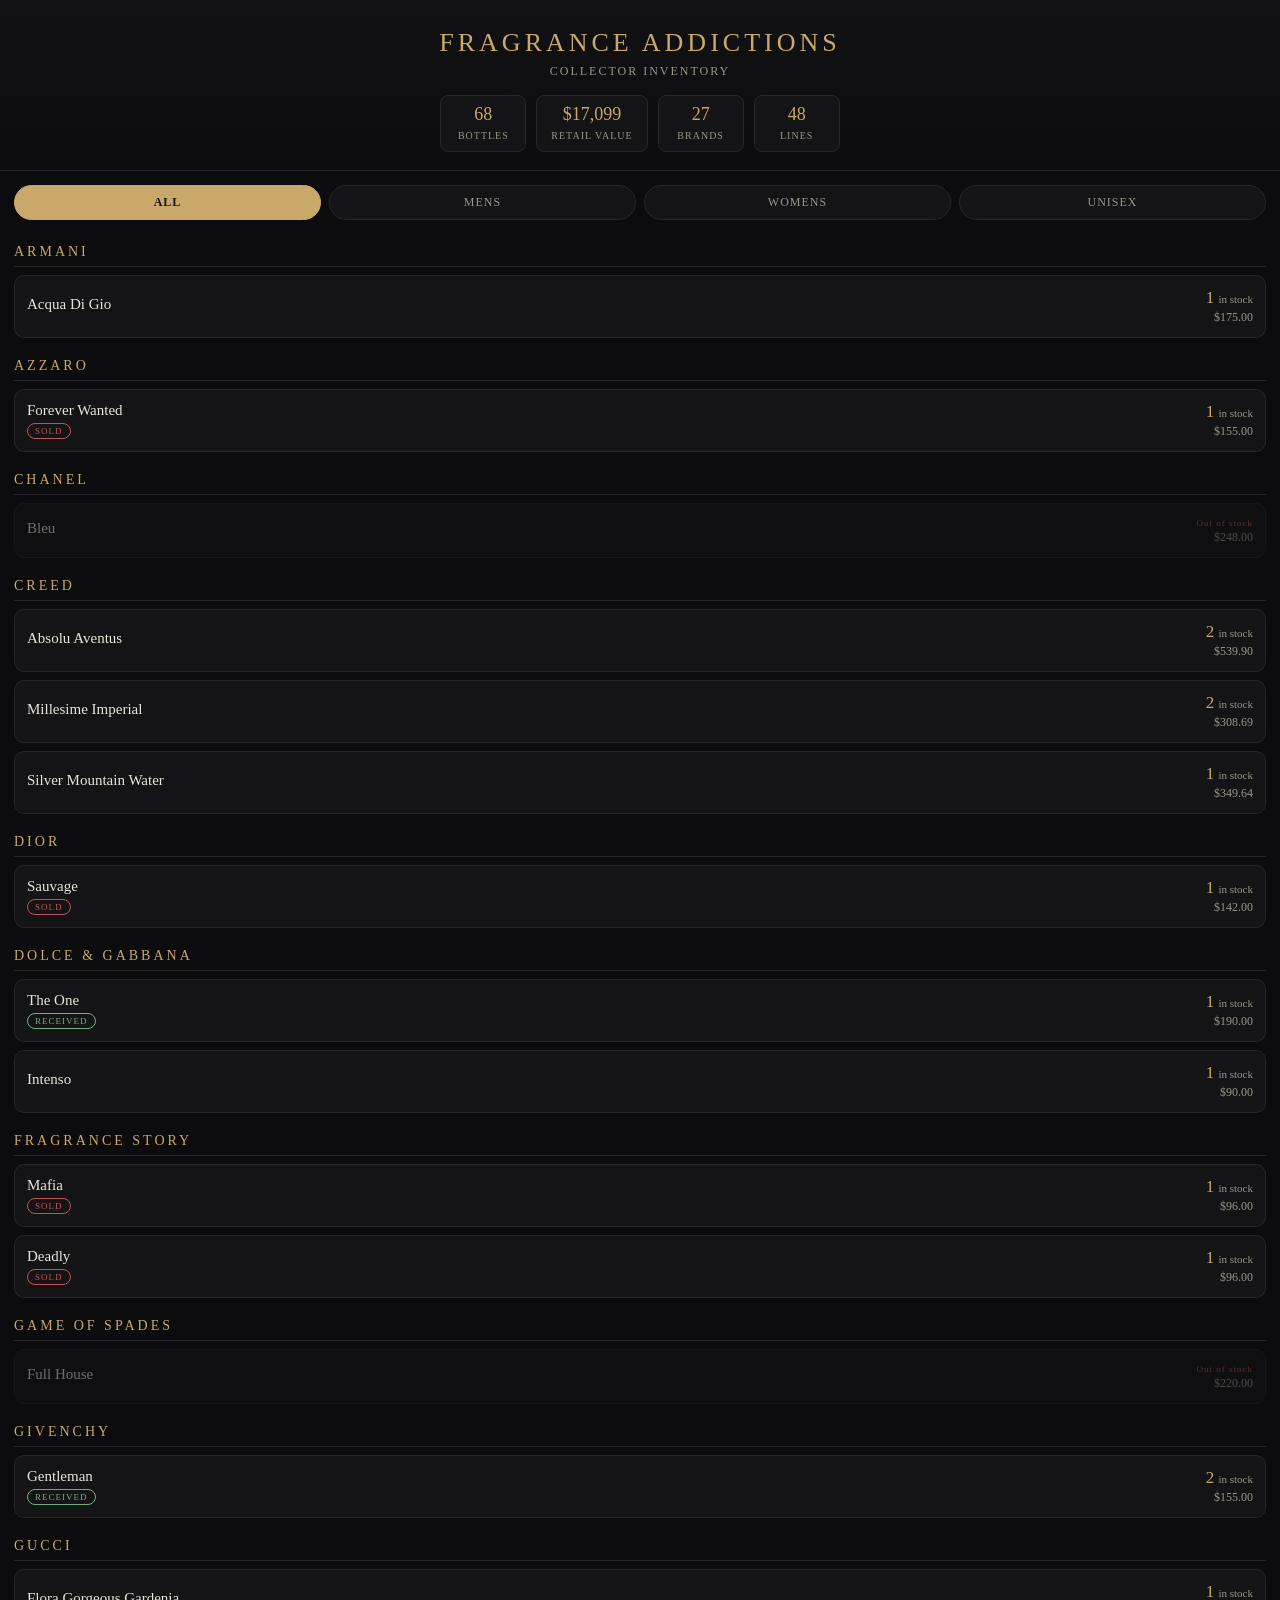
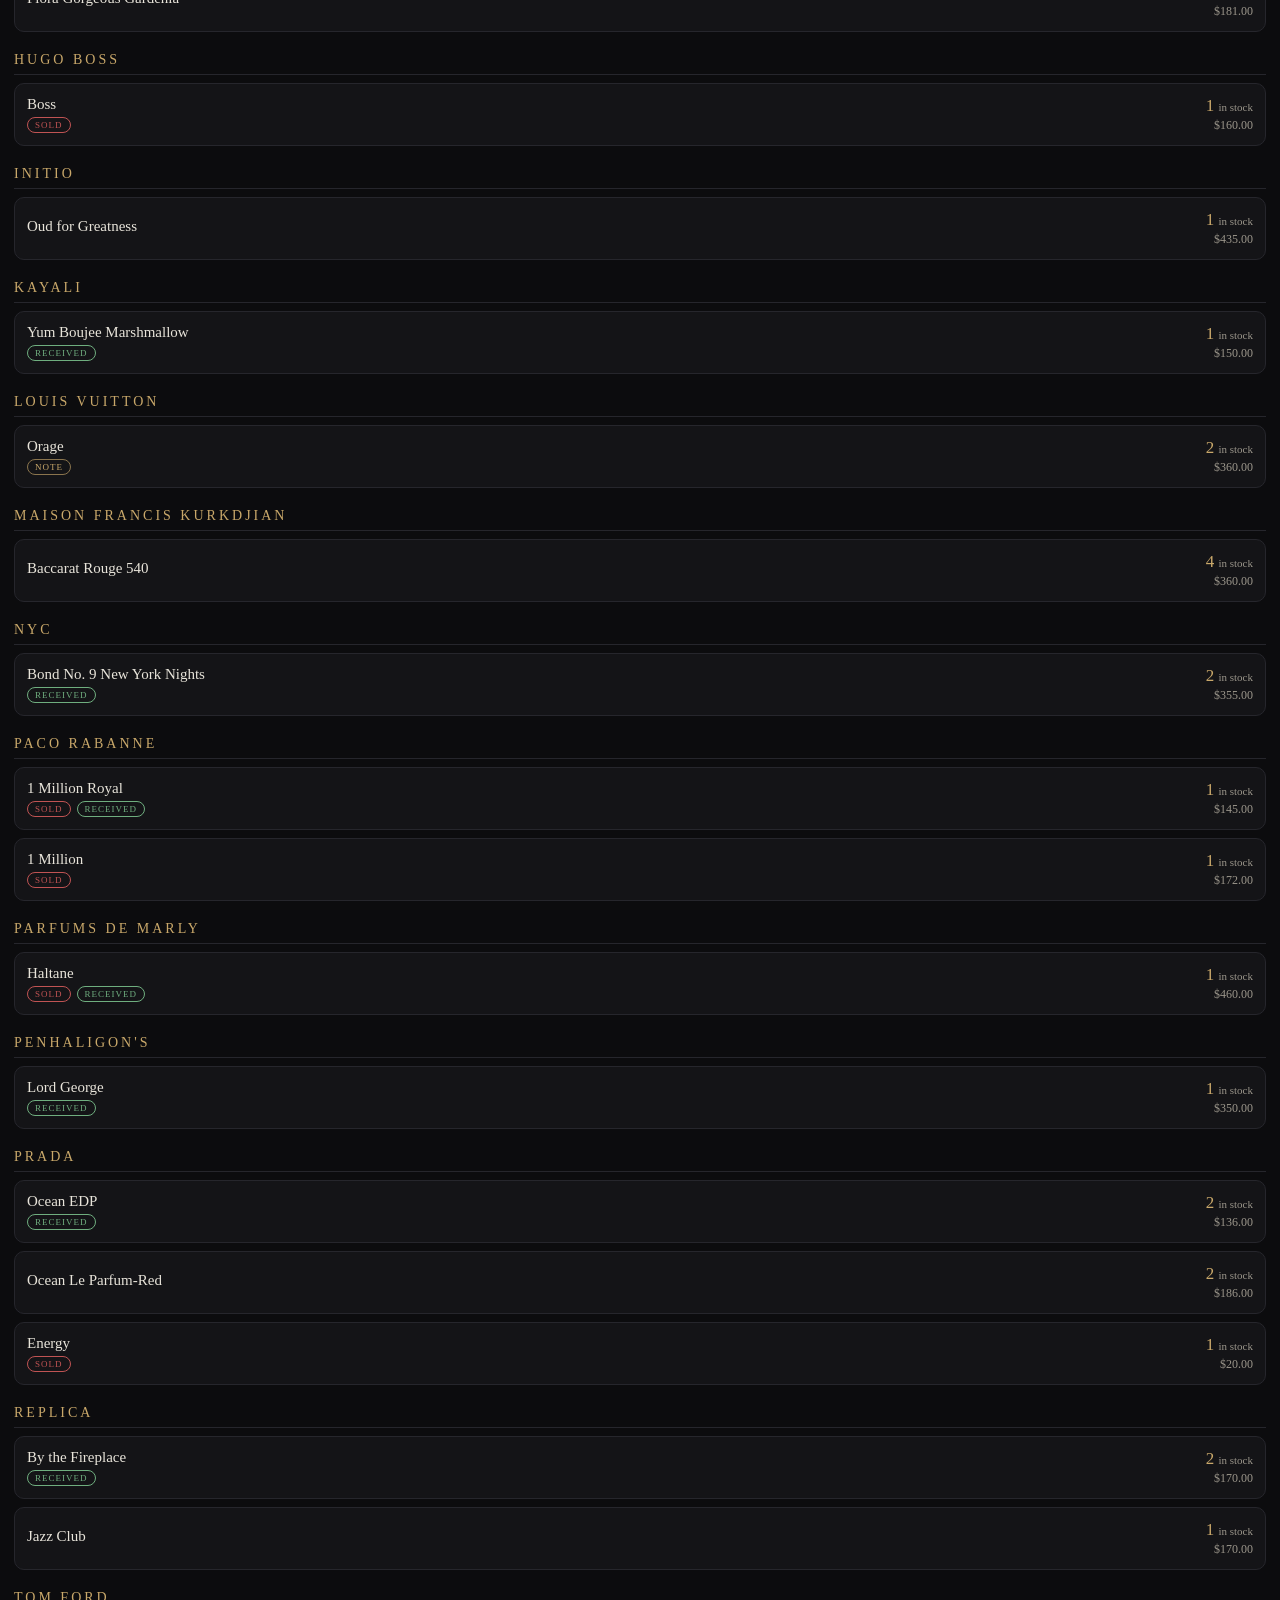
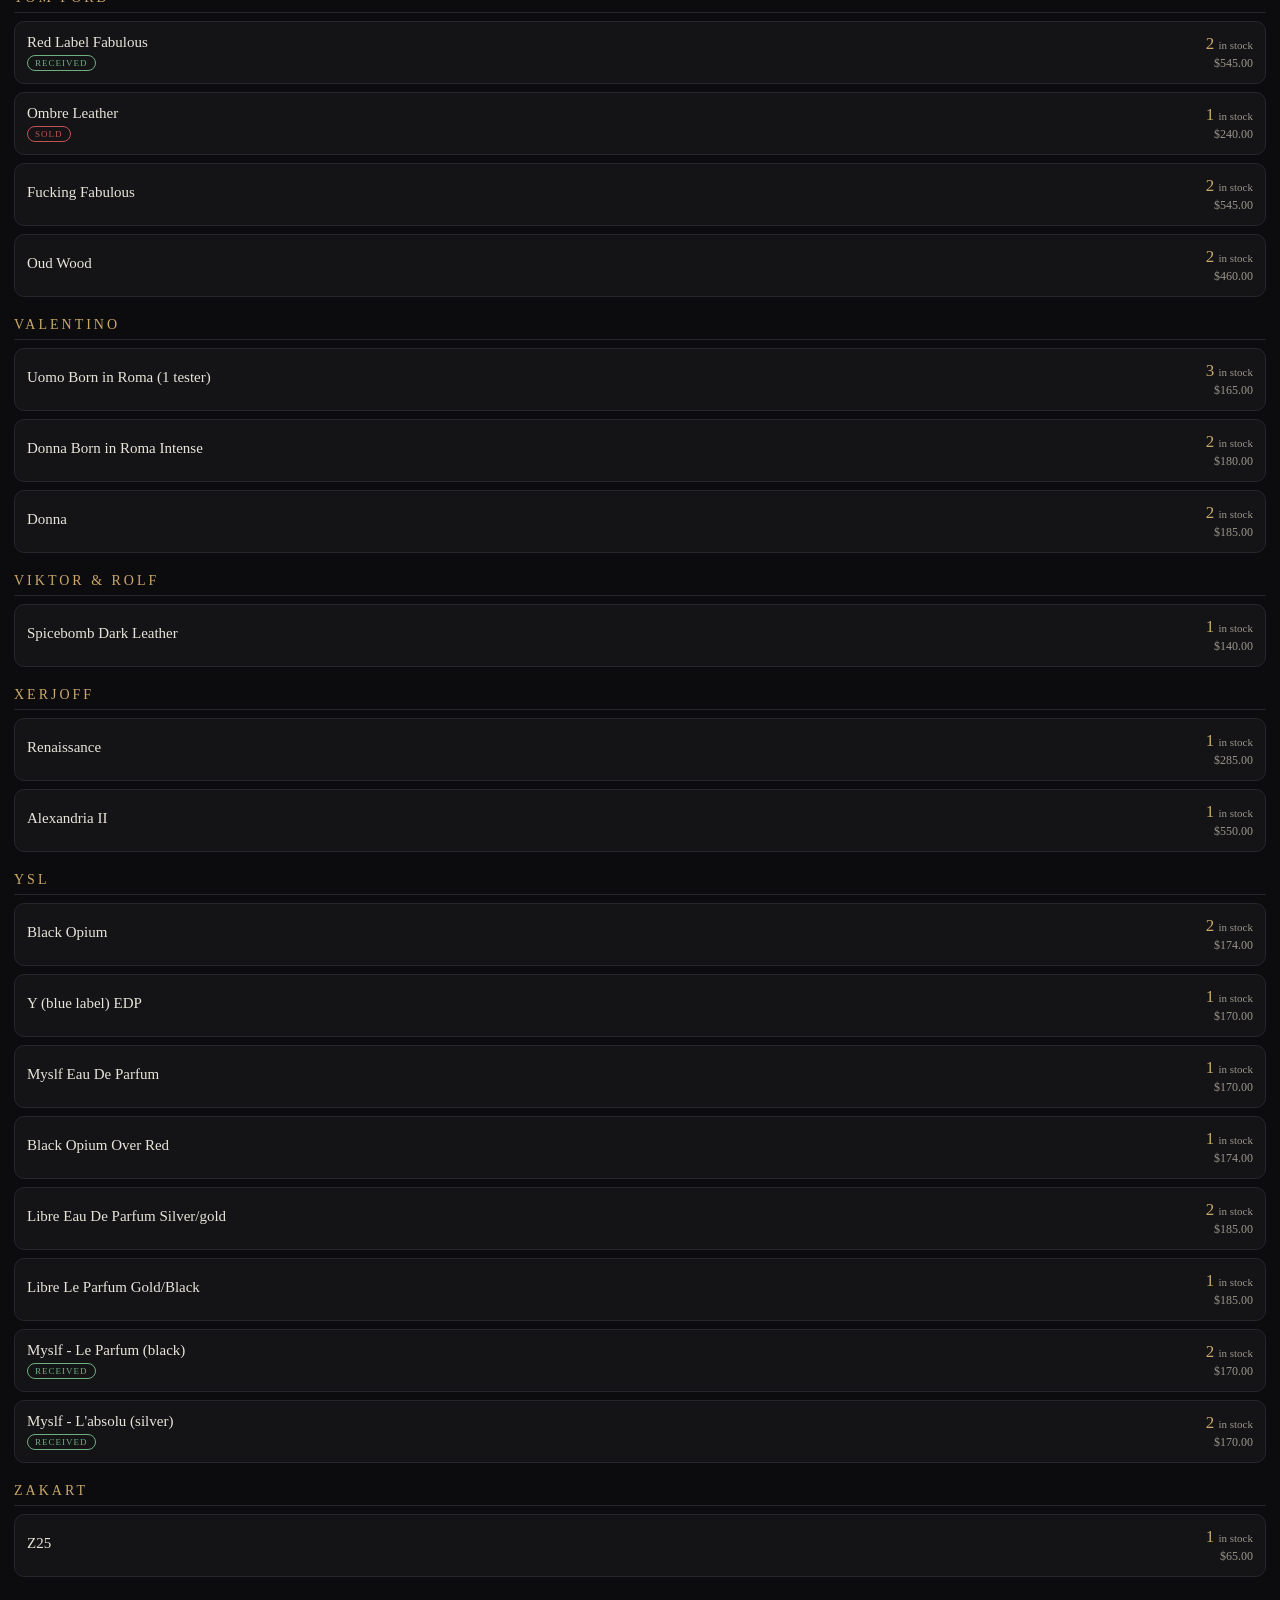
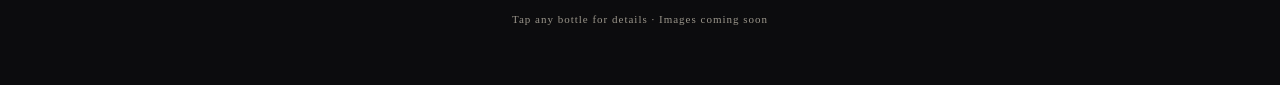
==== index.html @ 8b7e79ad "Add files via upload" ====
<!DOCTYPE html>
<html lang="en">
<head>
<meta charset="UTF-8">
<meta name="viewport" content="width=device-width, initial-scale=1.0">
<title>FRAGRANCE ADDICTIONS - Inventory</title>
<style>
  :root{
    --bg:#0c0c0e; --panel:#141417; --panel2:#1b1b1f;
    --line:#26262c; --gold:#c9a86a; --gold-dim:#8a744d;
    --text:#e8e4da; --muted:#9a958a; --red:#c05353; --green:#6fae7f;
  }
  *{margin:0;padding:0;box-sizing:border-box;-webkit-tap-highlight-color:transparent}
  body{background:var(--bg);color:var(--text);font-family:Georgia,'Times New Roman',serif;padding-bottom:60px}
  header{padding:28px 18px 18px;text-align:center;border-bottom:1px solid var(--line);
    background:linear-gradient(180deg,#121216,#0c0c0e)}
  h1{font-size:26px;letter-spacing:4px;color:var(--gold);font-weight:normal}
  .sub{color:var(--muted);font-size:12px;letter-spacing:2px;margin-top:6px;text-transform:uppercase}
  .stats{display:flex;justify-content:center;gap:10px;margin-top:16px;flex-wrap:wrap}
  .stat{background:var(--panel);border:1px solid var(--line);border-radius:8px;padding:8px 14px;text-align:center;min-width:86px}
  .stat b{display:block;font-size:18px;color:var(--gold);font-weight:normal}
  .stat span{font-size:10px;color:var(--muted);letter-spacing:1px;text-transform:uppercase}
  .filters{display:flex;gap:8px;padding:14px 14px 4px;overflow-x:auto;position:sticky;top:0;background:var(--bg);z-index:5}
  .chip{flex:1;min-width:72px;background:var(--panel);border:1px solid var(--line);color:var(--muted);
    padding:9px 4px;border-radius:20px;font-size:12px;letter-spacing:1px;text-transform:uppercase;
    font-family:inherit;cursor:pointer;text-align:center;white-space:nowrap}
  .chip.active{background:var(--gold);color:#141414;border-color:var(--gold);font-weight:bold}
  .brand{margin:20px 14px 0}
  .brand h2{font-size:14px;letter-spacing:3px;color:var(--gold);text-transform:uppercase;
    border-bottom:1px solid var(--line);padding-bottom:6px;font-weight:normal}
  .item{display:flex;align-items:center;justify-content:space-between;gap:8px;background:var(--panel);
    border:1px solid var(--line);border-radius:10px;padding:12px;margin-top:8px;cursor:pointer}
  .item:active{background:var(--panel2)}
  .item .left{flex:1;min-width:0}
  .item .name{font-size:15px}
  .item .tags{margin-top:4px;display:flex;gap:6px;flex-wrap:wrap}
  .tag{font-size:9px;letter-spacing:1px;text-transform:uppercase;padding:2px 7px;border-radius:10px;border:1px solid}
  .tag.sold{color:var(--red);border-color:var(--red)}
  .tag.recv{color:var(--green);border-color:var(--green)}
  .tag.note{color:var(--gold);border-color:var(--gold-dim)}
  .item .right{text-align:right;flex-shrink:0}
  .qty{font-size:17px;color:var(--gold)}
  .qty small{font-size:11px;color:var(--muted)}
  .msrp{font-size:12px;color:var(--muted);margin-top:2px}
  .item.oos{opacity:.45}
  .oos-banner{font-size:9px;color:var(--red);letter-spacing:1px;margin-top:2px}
  .footer{text-align:center;color:var(--muted);font-size:11px;margin-top:36px;letter-spacing:1px}
  /* modal */
  .overlay{display:none;position:fixed;inset:0;background:rgba(0,0,0,.78);z-index:50;align-items:center;justify-content:center;padding:20px}
  .overlay.open{display:flex}
  .card{background:var(--panel2);border:1px solid var(--gold-dim);border-radius:14px;max-width:360px;width:100%;
    max-height:90vh;overflow-y:auto;padding:18px;position:relative}
  .close{position:absolute;top:10px;right:12px;background:none;border:none;color:var(--muted);font-size:26px;cursor:pointer;line-height:1}
  .imgbox{height:180px;border:1px dashed var(--gold-dim);border-radius:10px;display:flex;align-items:center;
    justify-content:center;color:var(--muted);font-size:11px;letter-spacing:2px;text-transform:uppercase;margin-bottom:14px}
  .mbrand{font-size:11px;letter-spacing:3px;color:var(--gold);text-transform:uppercase}
  .mname{font-size:21px;margin:4px 0 12px}
  .row{display:flex;justify-content:space-between;padding:9px 0;border-bottom:1px solid var(--line);font-size:14px}
  .row span:first-child{color:var(--muted)}
</style>
</head>
<body>

<header>
  <h1>FRAGRANCE ADDICTIONS</h1>
  <div class="sub">Collector Inventory</div>
  <div class="stats">
    <div class="stat"><b>68</b><span>Bottles</span></div>
    <div class="stat"><b>$17,099</b><span>Retail Value</span></div>
    <div class="stat"><b>27</b><span>Brands</span></div>
    <div class="stat"><b>48</b><span>Lines</span></div>
  </div>
</header>

<div class="filters">
  <button class="chip active" data-f="All">All</button>
  <button class="chip" data-f="Mens">Mens</button>
  <button class="chip" data-f="Womens">Womens</button>
  <button class="chip" data-f="Unisex">Unisex</button>
</div>

<div id="list"></div>

<div class="footer">Tap any bottle for details &middot; Images coming soon</div>

<div class="overlay" id="overlay">
  <div class="card">
    <button class="close" onclick="closeModal()">&times;</button>
    <div class="imgbox" id="mImg">Image coming soon</div>
    <div class="mbrand" id="mBrand"></div>
    <div class="mname" id="mName"></div>
    <div class="row"><span>Gender</span><span id="mGender"></span></div>
    <div class="row"><span>In Stock</span><span id="mQty"></span></div>
    <div class="row"><span>MSRP</span><span id="mMsrp"></span></div>
    <div class="row" id="rRecv" style="display:none"><span>Received</span><span id="mRecv"></span></div>
    <div class="row" id="rSold" style="display:none"><span>Sold</span><span id="mSold"></span></div>
    <div class="row" id="rNote" style="display:none"><span>Note</span><span id="mNote"></span></div>
  </div>
</div>

<script>
var INV = [
["Armani","Acqua Di Gio",1,"Mens",175.00,"", "", ""],
["Azzaro","Forever Wanted",1,"Mens",155.00,"","1 (11/8/2026)",""],
["Chanel","Bleu",0,"Mens",248.00,"","",""],
["Creed","Absolu Aventus",2,"Mens",539.90,"","",""],
["Creed","Millesime Imperial",2,"Unisex",308.69,"","",""],
["Creed","Silver Mountain Water",1,"Mens",349.64,"","",""],
["Dior","Sauvage",1,"Mens",142.00,"","1 (11/8/2026)",""],
["Dolce & Gabbana","The One",1,"Mens",190.00,"11/4/2026","",""],
["Dolce & Gabbana","Intenso",1,"Mens",90.00,"","",""],
["Fragrance Story","Mafia",1,"Womens",96.00,"","1 (11/8/2026)",""],
["Fragrance Story","Deadly",1,"Mens",96.00,"","1 (11/8/2026)",""],
["Game of Spades","Full House",0,"Unisex",220.00,"","",""],
["Givenchy","Gentleman",2,"Mens",155.00,"11/4/2026","",""],
["Gucci","Flora Gorgeous Gardenia",1,"Womens",181.00,"","",""],
["Hugo Boss","Boss",1,"Mens",160.00,"","1 (11/8/2026)",""],
["Initio","Oud for Greatness",1,"Unisex",435.00,"","",""],
["Kayali","Yum Boujee Marshmallow",1,"Womens",150.00,"11/4/2026","",""],
["Louis Vuitton","Orage",2,"Mens",360.00,"","","1 - personal inventory"],
["Maison Francis Kurkdjian","Baccarat Rouge 540",4,"Womens",360.00,"","",""],
["NYC","Bond No. 9 New York Nights",2,"Unisex",355.00,"11/5/2026","",""],
["Paco Rabanne","1 Million Royal",1,"Mens",145.00,"11/4/2026","1 (11/8/2026)",""],
["Paco Rabanne","1 Million",1,"Mens",172.00,"","1 (11/8/2026)",""],
["Parfums de Marly","Haltane",1,"Mens",460.00,"11/4/2026","1 (11/8/2026)",""],
["Penhaligon's","Lord George",1,"Mens",350.00,"11/4/2026","",""],
["Prada","Ocean EDP",2,"Mens",136.00,"11/4/2026","",""],
["Prada","Ocean Le Parfum-Red",2,"Mens",186.00,"","",""],
["Prada","Energy",1,"Mens",20.00,"","1 (11/8/2026)",""],
["Replica","By the Fireplace",2,"Unisex",170.00,"11/4/2026","",""],
["Replica","Jazz Club",1,"Unisex",170.00,"","",""],
["Tom Ford","Red Label Fabulous",2,"Unisex",545.00,"11/4/2026","",""],
["Tom Ford","Ombre Leather",1,"Unisex",240.00,"","1 (11/8/2026)",""],
["Tom Ford","Fucking Fabulous",2,"Unisex",545.00,"","",""],
["Tom Ford","Oud Wood",2,"Mens",460.00,"","",""],
["Valentino","Uomo Born in Roma (1 tester)",3,"Womens",165.00,"","",""],
["Valentino","Donna Born in Roma Intense",2,"Womens",180.00,"","",""],
["Valentino","Donna",2,"Womens",185.00,"","",""],
["Viktor & Rolf","Spicebomb Dark Leather",1,"Mens",140.00,"","",""],
["Xerjoff","Renaissance",1,"Unisex",285.00,"","",""],
["Xerjoff","Alexandria II",1,"Unisex",550.00,"","",""],
["YSL","Black Opium",2,"Womens",174.00,"","",""],
["YSL","Y (blue label) EDP",1,"Mens",170.00,"","",""],
["YSL","Myslf Eau De Parfum",1,"Mens",170.00,"","",""],
["YSL","Black Opium Over Red",1,"Womens",174.00,"","",""],
["YSL","Libre Eau De Parfum Silver/gold",2,"Womens",185.00,"","",""],
["YSL","Libre Le Parfum Gold/Black",1,"Womens",185.00,"","",""],
["YSL","Myslf - Le Parfum (black)",2,"Mens",170.00,"11/4/2026","",""],
["YSL","Myslf - L'absolu (silver)",2,"Mens",170.00,"11/4/2026","",""],
["Zakart","Z25",1,"Unisex",65.00,"","",""]
];

function esc(s){return s.replace(/&/g,"&amp;").replace(/</g,"&lt;").replace(/>/g,"&gt;")}

var filter = "All";
var brands = [];
INV.forEach(function(r){ if(brands.indexOf(r[0])<0) brands.push(r[0]) });
brands.sort();

function render(){
  var html = "";
  brands.forEach(function(b){
    var rows = INV.map(function(r,i){return {r:r,i:i}}).filter(function(o){return o.r[0]===b && (filter==="All"||o.r[3]===filter)});
    if(!rows.length) return;
    html += '<div class="brand"><h2>'+esc(b)+'</h2>';
    rows.forEach(function(o){
      var r=o.r;
      html += '<div class="item'+(r[2]===0?' oos':'')+'" onclick="openModal('+o.i+')">'
        + '<div class="left"><div class="name">'+esc(r[1])+'</div><div class="tags">'
        + (r[6]?'<span class="tag sold">Sold</span>':'')
        + (r[5]?'<span class="tag recv">Received</span>':'')
        + (r[7]?'<span class="tag note">Note</span>':'')
        + '</div></div>'
        + '<div class="right">'
        + (r[2]===0?'<div class="oos-banner">Out of stock</div>':'<div class="qty">'+r[2]+' <small>in stock</small></div>')
        + '<div class="msrp">$'+r[4].toFixed(2)+'</div></div></div>';
    });
    html += '</div>';
  });
  document.getElementById('list').innerHTML = html;
}

document.querySelectorAll('.chip').forEach(function(c){
  c.addEventListener('click',function(){
    document.querySelectorAll('.chip').forEach(function(x){x.classList.remove('active')});
    c.classList.add('active');
    filter = c.dataset.f;
    render();
  });
});

function openModal(i){
  var r = INV[i];
  document.getElementById('mBrand').textContent = r[0];
  document.getElementById('mName').textContent = r[1];
  document.getElementById('mGender').textContent = r[3];
  document.getElementById('mQty').textContent = r[2]===0 ? 'Out of stock' : r[2];
  document.getElementById('mMsrp').textContent = '$'+r[4].toFixed(2);
  document.getElementById('rRecv').style.display = r[5]?'flex':'none';
  document.getElementById('mRecv').textContent = r[5];
  document.getElementById('rSold').style.display = r[6]?'flex':'none';
  document.getElementById('mSold').textContent = r[6];
  document.getElementById('rNote').style.display = r[7]?'flex':'none';
  document.getElementById('mNote').textContent = r[7];
  document.getElementById('overlay').classList.add('open');
}
function closeModal(){ document.getElementById('overlay').classList.remove('open') }
document.getElementById('overlay').addEventListener('click',function(e){ if(e.target===this) closeModal() });

render();
</script>

</body>
</html>
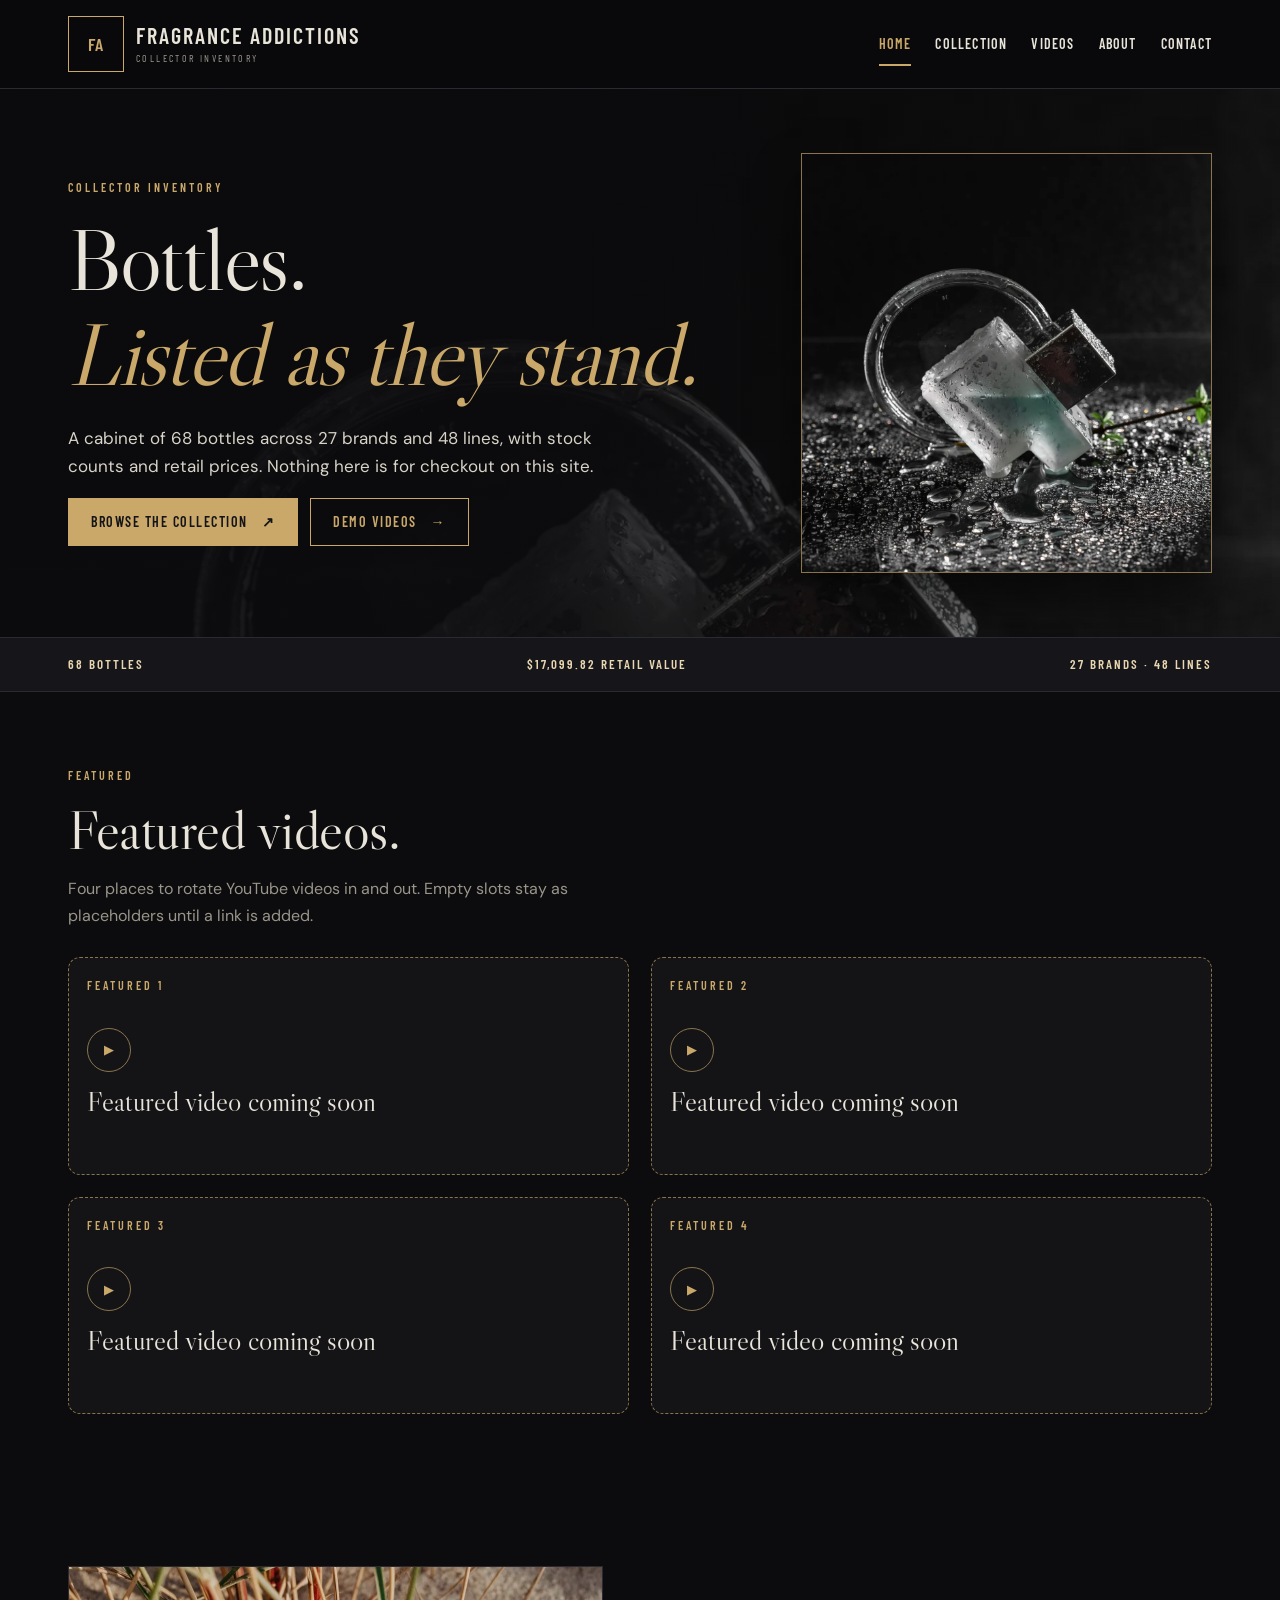
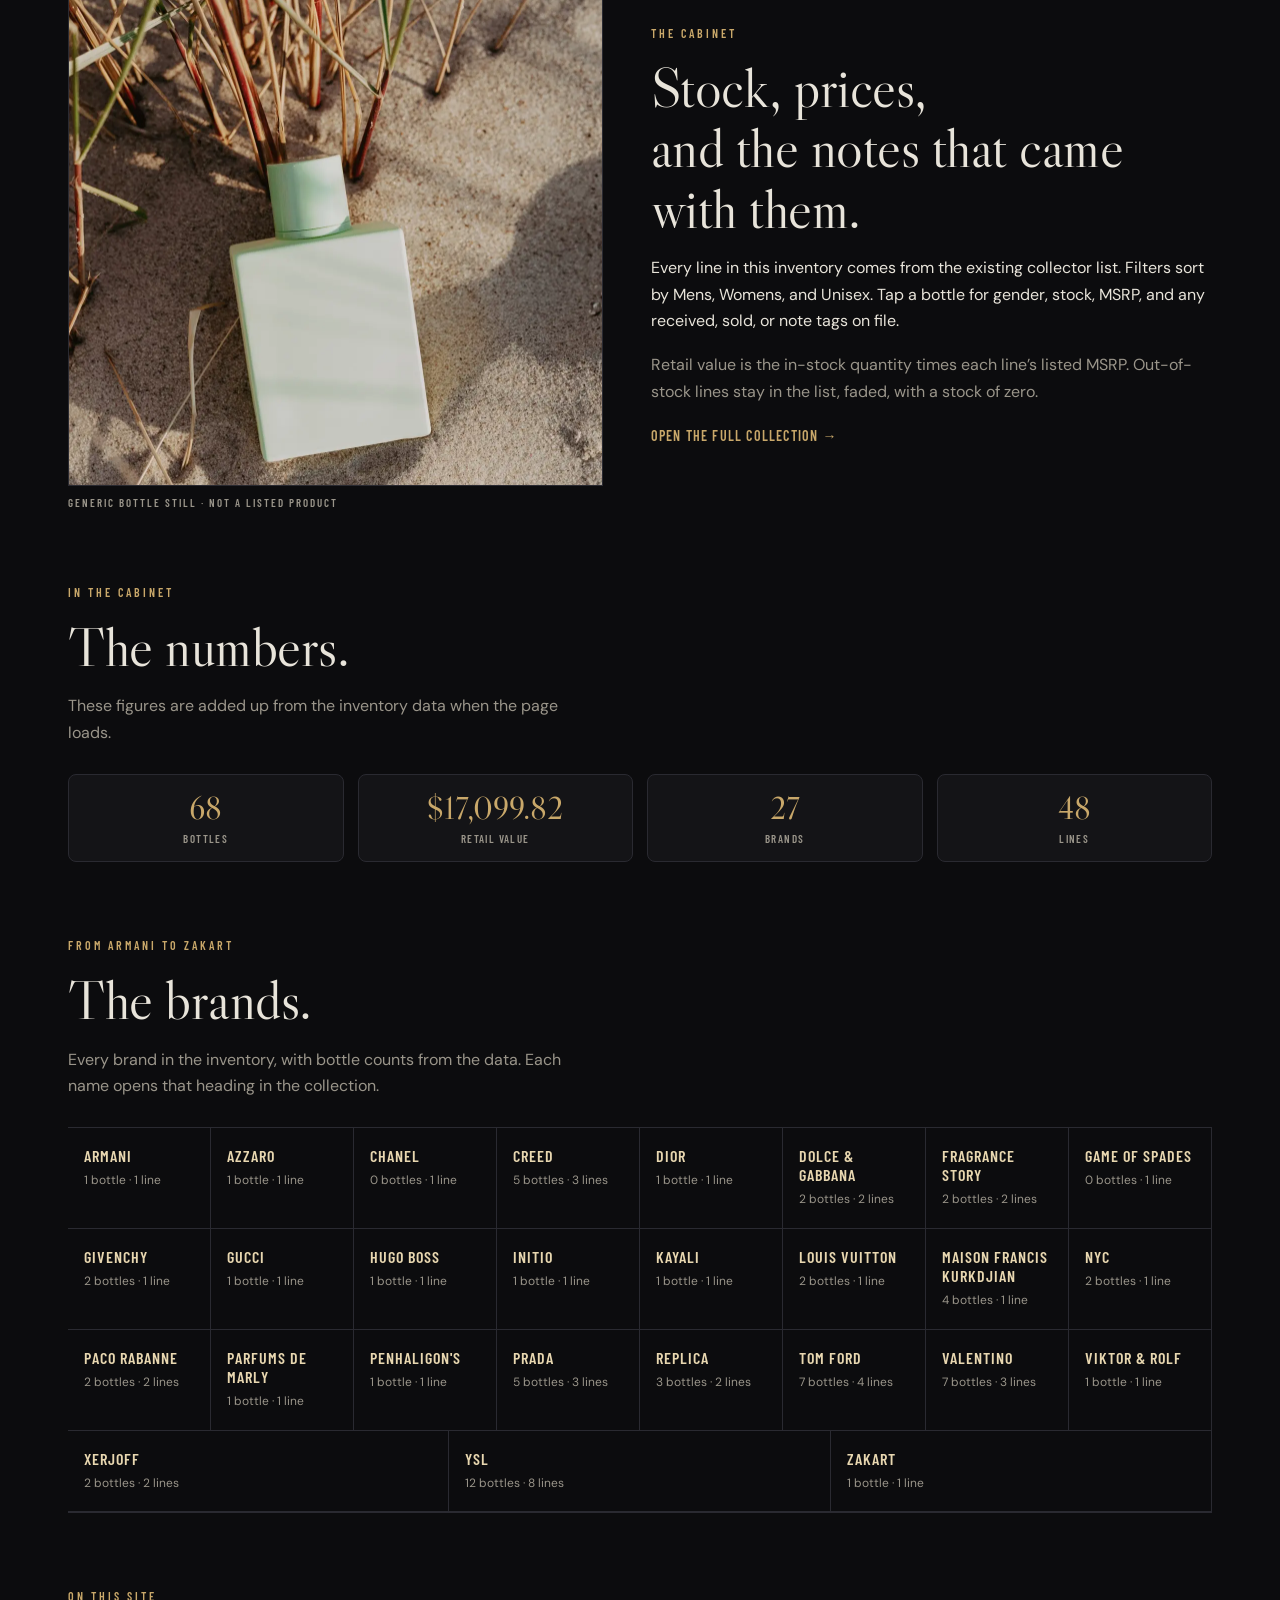
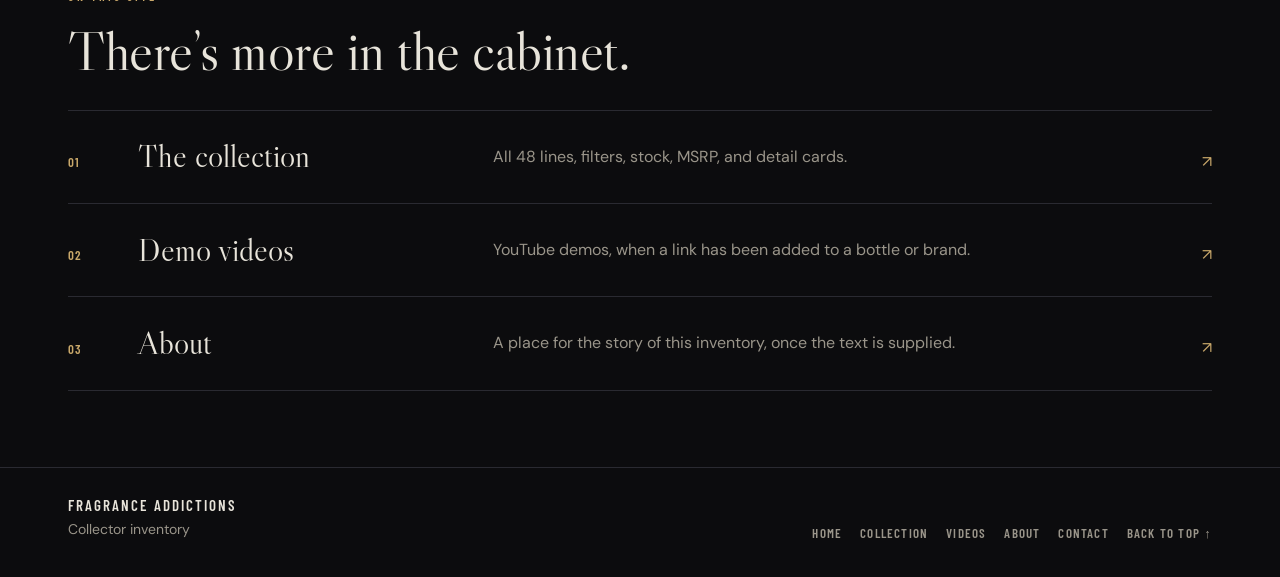
==== commit 81ecefb5: "Fragrance Addictions website: home, collection, videos, about, contact" ====
--- a/index.html
+++ b/index.html
@@ -1,214 +1,167 @@
 <!DOCTYPE html>
-<html lang="en">
+<html lang="en" id="top">
 <head>
-<meta charset="UTF-8">
-<meta name="viewport" content="width=device-width, initial-scale=1.0">
-<title>FRAGRANCE ADDICTIONS - Inventory</title>
-<style>
-  :root{
-    --bg:#0c0c0e; --panel:#141417; --panel2:#1b1b1f;
-    --line:#26262c; --gold:#c9a86a; --gold-dim:#8a744d;
-    --text:#e8e4da; --muted:#9a958a; --red:#c05353; --green:#6fae7f;
-  }
-  *{margin:0;padding:0;box-sizing:border-box;-webkit-tap-highlight-color:transparent}
-  body{background:var(--bg);color:var(--text);font-family:Georgia,'Times New Roman',serif;padding-bottom:60px}
-  header{padding:28px 18px 18px;text-align:center;border-bottom:1px solid var(--line);
-    background:linear-gradient(180deg,#121216,#0c0c0e)}
-  h1{font-size:26px;letter-spacing:4px;color:var(--gold);font-weight:normal}
-  .sub{color:var(--muted);font-size:12px;letter-spacing:2px;margin-top:6px;text-transform:uppercase}
-  .stats{display:flex;justify-content:center;gap:10px;margin-top:16px;flex-wrap:wrap}
-  .stat{background:var(--panel);border:1px solid var(--line);border-radius:8px;padding:8px 14px;text-align:center;min-width:86px}
-  .stat b{display:block;font-size:18px;color:var(--gold);font-weight:normal}
-  .stat span{font-size:10px;color:var(--muted);letter-spacing:1px;text-transform:uppercase}
-  .filters{display:flex;gap:8px;padding:14px 14px 4px;overflow-x:auto;position:sticky;top:0;background:var(--bg);z-index:5}
-  .chip{flex:1;min-width:72px;background:var(--panel);border:1px solid var(--line);color:var(--muted);
-    padding:9px 4px;border-radius:20px;font-size:12px;letter-spacing:1px;text-transform:uppercase;
-    font-family:inherit;cursor:pointer;text-align:center;white-space:nowrap}
-  .chip.active{background:var(--gold);color:#141414;border-color:var(--gold);font-weight:bold}
-  .brand{margin:20px 14px 0}
-  .brand h2{font-size:14px;letter-spacing:3px;color:var(--gold);text-transform:uppercase;
-    border-bottom:1px solid var(--line);padding-bottom:6px;font-weight:normal}
-  .item{display:flex;align-items:center;justify-content:space-between;gap:8px;background:var(--panel);
-    border:1px solid var(--line);border-radius:10px;padding:12px;margin-top:8px;cursor:pointer}
-  .item:active{background:var(--panel2)}
-  .item .left{flex:1;min-width:0}
-  .item .name{font-size:15px}
-  .item .tags{margin-top:4px;display:flex;gap:6px;flex-wrap:wrap}
-  .tag{font-size:9px;letter-spacing:1px;text-transform:uppercase;padding:2px 7px;border-radius:10px;border:1px solid}
-  .tag.sold{color:var(--red);border-color:var(--red)}
-  .tag.recv{color:var(--green);border-color:var(--green)}
-  .tag.note{color:var(--gold);border-color:var(--gold-dim)}
-  .item .right{text-align:right;flex-shrink:0}
-  .qty{font-size:17px;color:var(--gold)}
-  .qty small{font-size:11px;color:var(--muted)}
-  .msrp{font-size:12px;color:var(--muted);margin-top:2px}
-  .item.oos{opacity:.45}
-  .oos-banner{font-size:9px;color:var(--red);letter-spacing:1px;margin-top:2px}
-  .footer{text-align:center;color:var(--muted);font-size:11px;margin-top:36px;letter-spacing:1px}
-  /* modal */
-  .overlay{display:none;position:fixed;inset:0;background:rgba(0,0,0,.78);z-index:50;align-items:center;justify-content:center;padding:20px}
-  .overlay.open{display:flex}
-  .card{background:var(--panel2);border:1px solid var(--gold-dim);border-radius:14px;max-width:360px;width:100%;
-    max-height:90vh;overflow-y:auto;padding:18px;position:relative}
-  .close{position:absolute;top:10px;right:12px;background:none;border:none;color:var(--muted);font-size:26px;cursor:pointer;line-height:1}
-  .imgbox{height:180px;border:1px dashed var(--gold-dim);border-radius:10px;display:flex;align-items:center;
-    justify-content:center;color:var(--muted);font-size:11px;letter-spacing:2px;text-transform:uppercase;margin-bottom:14px}
-  .mbrand{font-size:11px;letter-spacing:3px;color:var(--gold);text-transform:uppercase}
-  .mname{font-size:21px;margin:4px 0 12px}
-  .row{display:flex;justify-content:space-between;padding:9px 0;border-bottom:1px solid var(--line);font-size:14px}
-  .row span:first-child{color:var(--muted)}
-</style>
+  <meta charset="utf-8">
+  <meta name="viewport" content="width=device-width, initial-scale=1">
+  <title>Fragrance Addictions | Collector Inventory</title>
+  <meta name="description" content="A collector inventory of 68 bottles across 27 brands, listed with stock counts and retail prices.">
+  <link rel="stylesheet" href="css/site.css">
+  <script src="js/inventory.js" defer></script>
+  <script src="js/site.js" defer></script>
 </head>
-<body>
+<body data-page="index">
+  <a class="skip" href="#main">Skip to content</a>
+  <header class="site-header">
+    <div class="wrap header-inner">
+      <a class="brand" href="index.html">
+        <span class="brand-mark" aria-hidden="true">FA</span>
+        <span>
+          <b>FRAGRANCE ADDICTIONS</b>
+          <small>COLLECTOR INVENTORY</small>
+        </span>
+      </a>
+      <button class="menu-toggle" aria-controls="main-nav" aria-expanded="false">MENU ☰</button>
+      <nav class="nav" id="main-nav" aria-label="Main navigation">
+        <a href="index.html" aria-current="page">Home</a>
+        <a href="collection.html">Collection</a>
+        <a href="videos.html">Videos</a>
+        <a href="about.html">About</a>
+        <a href="contact.html">Contact</a>
+      </nav>
+    </div>
+  </header>
+  <main id="main">
+    <section class="hero">
+      <div class="wrap">
+        <div>
+          <p class="eyebrow">Collector inventory</p>
+          <h1>Bottles.<br><em>Listed as they stand.</em></h1>
+          <p class="hero-copy">A cabinet of <span data-stat="bottles">68</span> bottles across <span data-stat="brands">27</span> brands and <span data-stat="lines">48</span> lines, with stock counts and retail prices. Nothing here is for checkout on this site.</p>
+          <div class="actions">
+            <a class="button" href="collection.html">Browse the collection <span>↗</span></a>
+            <a class="button outline" href="videos.html">Demo videos <span>→</span></a>
+          </div>
+        </div>
+        <img class="hero-still" src="images/hero-bottle-dark.webp" alt="A clear square perfume bottle with water droplets on a dark surface" width="1200" height="1800">
+      </div>
+    </section>
 
-<header>
-  <h1>FRAGRANCE ADDICTIONS</h1>
-  <div class="sub">Collector Inventory</div>
-  <div class="stats">
-    <div class="stat"><b>68</b><span>Bottles</span></div>
-    <div class="stat"><b>$17,099</b><span>Retail Value</span></div>
-    <div class="stat"><b>27</b><span>Brands</span></div>
-    <div class="stat"><b>48</b><span>Lines</span></div>
-  </div>
-</header>
+    <div class="trail-strip">
+      <div class="wrap">
+        <span><span data-stat="bottles">68</span> bottles</span>
+        <span><span data-stat="retail">$17,099.82</span> retail value</span>
+        <span><span data-stat="brands">27</span> brands · <span data-stat="lines">48</span> lines</span>
+      </div>
+    </div>
 
-<div class="filters">
-  <button class="chip active" data-f="All">All</button>
-  <button class="chip" data-f="Mens">Mens</button>
-  <button class="chip" data-f="Womens">Womens</button>
-  <button class="chip" data-f="Unisex">Unisex</button>
-</div>
 
-<div id="list"></div>
+    <section class="section featured-section" id="featured">
+      <div class="wrap">
+        <div class="editorial-heading">
+          <div>
+            <p class="eyebrow">Featured</p>
+            <h2>Featured videos.</h2>
+          </div>
+          <p>Four places to rotate YouTube videos in and out. Empty slots stay as placeholders until a link is added.</p>
+        </div>
+        <div class="featured-grid" id="featured-videos"></div>
+      </div>
+    </section>
 
-<div class="footer">Tap any bottle for details &middot; Images coming soon</div>
+    <section class="section">
+      <div class="wrap intro-grid">
+        <div class="photo-frame">
+          <img src="images/bottle-sand-grass.webp" alt="An unbranded mint-green perfume bottle lying in sand beside beach grass" width="1066" height="1600">
+          <div class="photo-caption">Generic bottle still · not a listed product</div>
+        </div>
+        <div>
+          <p class="eyebrow">The cabinet</p>
+          <h2>Stock, prices,<br>and the notes that came with them.</h2>
+          <p>Every line in this inventory comes from the existing collector list. Filters sort by Mens, Womens, and Unisex. Tap a bottle for gender, stock, MSRP, and any received, sold, or note tags on file.</p>
+          <p class="muted">Retail value is the in-stock quantity times each line’s listed MSRP. Out-of-stock lines stay in the list, faded, with a stock of zero.</p>
+          <a class="text-link" href="collection.html">Open the full collection →</a>
+        </div>
+      </div>
+    </section>
 
-<div class="overlay" id="overlay">
-  <div class="card">
-    <button class="close" onclick="closeModal()">&times;</button>
-    <div class="imgbox" id="mImg">Image coming soon</div>
-    <div class="mbrand" id="mBrand"></div>
-    <div class="mname" id="mName"></div>
-    <div class="row"><span>Gender</span><span id="mGender"></span></div>
-    <div class="row"><span>In Stock</span><span id="mQty"></span></div>
-    <div class="row"><span>MSRP</span><span id="mMsrp"></span></div>
-    <div class="row" id="rRecv" style="display:none"><span>Received</span><span id="mRecv"></span></div>
-    <div class="row" id="rSold" style="display:none"><span>Sold</span><span id="mSold"></span></div>
-    <div class="row" id="rNote" style="display:none"><span>Note</span><span id="mNote"></span></div>
-  </div>
-</div>
+    <section class="section" style="padding-top:0">
+      <div class="wrap">
+        <div class="editorial-heading">
+          <div>
+            <p class="eyebrow">In the cabinet</p>
+            <h2>The numbers.</h2>
+          </div>
+          <p>These figures are added up from the inventory data when the page loads.</p>
+        </div>
+        <div class="stats">
+          <div class="stat"><b data-stat="bottles">68</b><span>Bottles</span></div>
+          <div class="stat"><b data-stat="retail">$17,099.82</b><span>Retail value</span></div>
+          <div class="stat"><b data-stat="brands">27</b><span>Brands</span></div>
+          <div class="stat"><b data-stat="lines">48</b><span>Lines</span></div>
+        </div>
+      </div>
+    </section>
 
-<script>
-var INV = [
-["Armani","Acqua Di Gio",1,"Mens",175.00,"", "", ""],
-["Azzaro","Forever Wanted",1,"Mens",155.00,"","1 (11/8/2026)",""],
-["Chanel","Bleu",0,"Mens",248.00,"","",""],
-["Creed","Absolu Aventus",2,"Mens",539.90,"","",""],
-["Creed","Millesime Imperial",2,"Unisex",308.69,"","",""],
-["Creed","Silver Mountain Water",1,"Mens",349.64,"","",""],
-["Dior","Sauvage",1,"Mens",142.00,"","1 (11/8/2026)",""],
-["Dolce & Gabbana","The One",1,"Mens",190.00,"11/4/2026","",""],
-["Dolce & Gabbana","Intenso",1,"Mens",90.00,"","",""],
-["Fragrance Story","Mafia",1,"Womens",96.00,"","1 (11/8/2026)",""],
-["Fragrance Story","Deadly",1,"Mens",96.00,"","1 (11/8/2026)",""],
-["Game of Spades","Full House",0,"Unisex",220.00,"","",""],
-["Givenchy","Gentleman",2,"Mens",155.00,"11/4/2026","",""],
-["Gucci","Flora Gorgeous Gardenia",1,"Womens",181.00,"","",""],
-["Hugo Boss","Boss",1,"Mens",160.00,"","1 (11/8/2026)",""],
-["Initio","Oud for Greatness",1,"Unisex",435.00,"","",""],
-["Kayali","Yum Boujee Marshmallow",1,"Womens",150.00,"11/4/2026","",""],
-["Louis Vuitton","Orage",2,"Mens",360.00,"","","1 - personal inventory"],
-["Maison Francis Kurkdjian","Baccarat Rouge 540",4,"Womens",360.00,"","",""],
-["NYC","Bond No. 9 New York Nights",2,"Unisex",355.00,"11/5/2026","",""],
-["Paco Rabanne","1 Million Royal",1,"Mens",145.00,"11/4/2026","1 (11/8/2026)",""],
-["Paco Rabanne","1 Million",1,"Mens",172.00,"","1 (11/8/2026)",""],
-["Parfums de Marly","Haltane",1,"Mens",460.00,"11/4/2026","1 (11/8/2026)",""],
-["Penhaligon's","Lord George",1,"Mens",350.00,"11/4/2026","",""],
-["Prada","Ocean EDP",2,"Mens",136.00,"11/4/2026","",""],
-["Prada","Ocean Le Parfum-Red",2,"Mens",186.00,"","",""],
-["Prada","Energy",1,"Mens",20.00,"","1 (11/8/2026)",""],
-["Replica","By the Fireplace",2,"Unisex",170.00,"11/4/2026","",""],
-["Replica","Jazz Club",1,"Unisex",170.00,"","",""],
-["Tom Ford","Red Label Fabulous",2,"Unisex",545.00,"11/4/2026","",""],
-["Tom Ford","Ombre Leather",1,"Unisex",240.00,"","1 (11/8/2026)",""],
-["Tom Ford","Fucking Fabulous",2,"Unisex",545.00,"","",""],
-["Tom Ford","Oud Wood",2,"Mens",460.00,"","",""],
-["Valentino","Uomo Born in Roma (1 tester)",3,"Womens",165.00,"","",""],
-["Valentino","Donna Born in Roma Intense",2,"Womens",180.00,"","",""],
-["Valentino","Donna",2,"Womens",185.00,"","",""],
-["Viktor & Rolf","Spicebomb Dark Leather",1,"Mens",140.00,"","",""],
-["Xerjoff","Renaissance",1,"Unisex",285.00,"","",""],
-["Xerjoff","Alexandria II",1,"Unisex",550.00,"","",""],
-["YSL","Black Opium",2,"Womens",174.00,"","",""],
-["YSL","Y (blue label) EDP",1,"Mens",170.00,"","",""],
-["YSL","Myslf Eau De Parfum",1,"Mens",170.00,"","",""],
-["YSL","Black Opium Over Red",1,"Womens",174.00,"","",""],
-["YSL","Libre Eau De Parfum Silver/gold",2,"Womens",185.00,"","",""],
-["YSL","Libre Le Parfum Gold/Black",1,"Womens",185.00,"","",""],
-["YSL","Myslf - Le Parfum (black)",2,"Mens",170.00,"11/4/2026","",""],
-["YSL","Myslf - L'absolu (silver)",2,"Mens",170.00,"11/4/2026","",""],
-["Zakart","Z25",1,"Unisex",65.00,"","",""]
-];
+    <section class="section" style="padding-top:0">
+      <div class="wrap">
+        <div class="editorial-heading">
+          <div>
+            <p class="eyebrow">From Armani to Zakart</p>
+            <h2>The brands.</h2>
+          </div>
+          <p>Every brand in the inventory, with bottle counts from the data. Each name opens that heading in the collection.</p>
+        </div>
+        <div class="brand-directory" id="brand-directory"></div>
+      </div>
+    </section>
 
-function esc(s){return s.replace(/&/g,"&amp;").replace(/</g,"&lt;").replace(/>/g,"&gt;")}
+    <section class="section" style="padding-top:0">
+      <div class="wrap">
+        <div class="editorial-heading">
+          <div>
+            <p class="eyebrow">On this site</p>
+            <h2>There’s more in the cabinet.</h2>
+          </div>
+        </div>
+        <div class="explore">
+          <a class="explore-row" href="collection.html">
+            <span class="n">01</span>
+            <h3>The collection</h3>
+            <p>All 48 lines, filters, stock, MSRP, and detail cards.</p>
+            <span class="arrow">↗</span>
+          </a>
+          <a class="explore-row" href="videos.html">
+            <span class="n">02</span>
+            <h3>Demo videos</h3>
+            <p>YouTube demos, when a link has been added to a bottle or brand.</p>
+            <span class="arrow">↗</span>
+          </a>
+          <a class="explore-row" href="about.html">
+            <span class="n">03</span>
+            <h3>About</h3>
+            <p>A place for the story of this inventory, once the text is supplied.</p>
+            <span class="arrow">↗</span>
+          </a>
+        </div>
+      </div>
+    </section>
 
-var filter = "All";
-var brands = [];
-INV.forEach(function(r){ if(brands.indexOf(r[0])<0) brands.push(r[0]) });
-brands.sort();
-
-function render(){
-  var html = "";
-  brands.forEach(function(b){
-    var rows = INV.map(function(r,i){return {r:r,i:i}}).filter(function(o){return o.r[0]===b && (filter==="All"||o.r[3]===filter)});
-    if(!rows.length) return;
-    html += '<div class="brand"><h2>'+esc(b)+'</h2>';
-    rows.forEach(function(o){
-      var r=o.r;
-      html += '<div class="item'+(r[2]===0?' oos':'')+'" onclick="openModal('+o.i+')">'
-        + '<div class="left"><div class="name">'+esc(r[1])+'</div><div class="tags">'
-        + (r[6]?'<span class="tag sold">Sold</span>':'')
-        + (r[5]?'<span class="tag recv">Received</span>':'')
-        + (r[7]?'<span class="tag note">Note</span>':'')
-        + '</div></div>'
-        + '<div class="right">'
-        + (r[2]===0?'<div class="oos-banner">Out of stock</div>':'<div class="qty">'+r[2]+' <small>in stock</small></div>')
-        + '<div class="msrp">$'+r[4].toFixed(2)+'</div></div></div>';
-    });
-    html += '</div>';
-  });
-  document.getElementById('list').innerHTML = html;
-}
-
-document.querySelectorAll('.chip').forEach(function(c){
-  c.addEventListener('click',function(){
-    document.querySelectorAll('.chip').forEach(function(x){x.classList.remove('active')});
-    c.classList.add('active');
-    filter = c.dataset.f;
-    render();
-  });
-});
-
-function openModal(i){
-  var r = INV[i];
-  document.getElementById('mBrand').textContent = r[0];
-  document.getElementById('mName').textContent = r[1];
-  document.getElementById('mGender').textContent = r[3];
-  document.getElementById('mQty').textContent = r[2]===0 ? 'Out of stock' : r[2];
-  document.getElementById('mMsrp').textContent = '$'+r[4].toFixed(2);
-  document.getElementById('rRecv').style.display = r[5]?'flex':'none';
-  document.getElementById('mRecv').textContent = r[5];
-  document.getElementById('rSold').style.display = r[6]?'flex':'none';
-  document.getElementById('mSold').textContent = r[6];
-  document.getElementById('rNote').style.display = r[7]?'flex':'none';
-  document.getElementById('mNote').textContent = r[7];
-  document.getElementById('overlay').classList.add('open');
-}
-function closeModal(){ document.getElementById('overlay').classList.remove('open') }
-document.getElementById('overlay').addEventListener('click',function(e){ if(e.target===this) closeModal() });
-
-render();
-</script>
-
+  </main>
+  <footer>
+    <div class="wrap">
+      <div class="footer-brand">
+        <strong>Fragrance Addictions</strong>
+        Collector inventory
+      </div>
+      <div class="footer-nav">
+        <a href="index.html">Home</a>
+        <a href="collection.html">Collection</a>
+        <a href="videos.html">Videos</a>
+        <a href="about.html">About</a>
+        <a href="contact.html">Contact</a>
+        <a href="#top">Back to top ↑</a>
+      </div>
+    </div>
+  </footer>
 </body>
 </html>
--- a/css/site.css
+++ b/css/site.css
@@ -0,0 +1,731 @@
+@import url("https://fonts.googleapis.com/css2?family=Barlow+Condensed:wght@500;600;700&family=DM+Sans:ital,wght@0,400;0,500;0,600;0,700;1,400&family=Libre+Caslon+Display&family=Libre+Caslon+Text:ital,wght@0,400;0,700;1,400&display=swap");
+
+:root {
+  --bg: #0c0c0e;
+  --panel: #141417;
+  --panel2: #1b1b1f;
+  --line: #2a2a31;
+  --gold: #c9a86a;
+  --gold-dim: #8a744d;
+  --gold-soft: #e8d7b0;
+  --text: #e8e4da;
+  --muted: #9a958a;
+  --red: #c05353;
+  --green: #6fae7f;
+  --ink-on-gold: #141417;
+  --serif-display: "Libre Caslon Display", "Libre Caslon Text", Georgia, serif;
+  --serif: "Libre Caslon Text", Georgia, serif;
+  --sans: "DM Sans", Arial, sans-serif;
+  --label: "Barlow Condensed", Arial, sans-serif;
+  --header-h: 88px;
+}
+
+* { box-sizing: border-box; }
+html { scroll-behavior: smooth; }
+body {
+  margin: 0;
+  background: var(--bg);
+  color: var(--text);
+  font: 16px/1.65 var(--sans);
+}
+a { color: inherit; text-underline-offset: 5px; }
+button, input { font: inherit; }
+button, a { touch-action: manipulation; }
+img { max-width: 100%; display: block; }
+h1, h2, h3, p { margin-top: 0; }
+h1, h2, h3 {
+  font-family: var(--serif-display);
+  font-weight: 400;
+  line-height: 1.08;
+}
+h1 { font-size: clamp(42px, 11vw, 88px); letter-spacing: -1.5px; margin-bottom: 22px; }
+h2 { font-size: clamp(30px, 6vw, 56px); letter-spacing: -0.5px; margin-bottom: 16px; }
+h3 { font-size: 28px; margin-bottom: 12px; }
+p { margin-bottom: 18px; }
+
+.wrap { max-width: 1240px; margin: auto; padding-inline: 22px; }
+.eyebrow {
+  font: 600 12px/1.3 var(--label);
+  text-transform: uppercase;
+  letter-spacing: 3px;
+  margin-bottom: 16px;
+  color: var(--gold);
+}
+.muted { color: var(--muted); }
+.skip {
+  position: absolute;
+  top: -80px;
+  left: 15px;
+  background: var(--gold);
+  color: var(--ink-on-gold);
+  z-index: 20;
+  padding: 12px 16px;
+  font: 600 13px var(--label);
+  letter-spacing: 1px;
+  text-decoration: none;
+}
+.skip:focus { top: 10px; }
+:focus-visible { outline: 3px solid var(--gold); outline-offset: 4px; }
+
+/* Header — Outdoor Outlaws structure, dark/gold retheme */
+.site-header {
+  background: #09090b;
+  color: var(--text);
+  border-bottom: 1px solid var(--line);
+}
+.header-inner {
+  display: flex;
+  align-items: center;
+  justify-content: space-between;
+  gap: 16px;
+  min-height: var(--header-h);
+  padding-block: 10px;
+}
+.brand {
+  display: flex;
+  align-items: center;
+  gap: 12px;
+  text-decoration: none;
+  flex-shrink: 0;
+}
+.brand-mark {
+  width: 48px;
+  height: 48px;
+  border: 1px solid var(--gold);
+  display: grid;
+  place-items: center;
+  font: 600 16px/1 var(--label);
+  letter-spacing: 1px;
+  color: var(--gold);
+  flex-shrink: 0;
+}
+.brand b {
+  font: 600 18px/1 var(--label);
+  letter-spacing: 2px;
+  display: block;
+}
+.brand small {
+  display: block;
+  font: 10px var(--label);
+  letter-spacing: 2.4px;
+  margin-top: 6px;
+  color: var(--muted);
+}
+.nav { display: flex; gap: 22px; align-items: center; }
+.nav a {
+  font: 600 14px var(--label);
+  letter-spacing: 1.2px;
+  text-transform: uppercase;
+  text-decoration: none;
+  padding: 12px 0;
+  border-bottom: 2px solid transparent;
+}
+.nav a[aria-current="page"] { color: var(--gold); border-color: var(--gold); }
+.nav a:hover { color: var(--gold); }
+.menu-toggle {
+  display: none;
+  background: transparent;
+  border: 1px solid var(--gold-dim);
+  color: var(--text);
+  padding: 9px 13px;
+  font-family: var(--label);
+  letter-spacing: 1px;
+  cursor: pointer;
+}
+
+.button {
+  display: inline-flex;
+  align-items: center;
+  justify-content: center;
+  gap: 14px;
+  padding: 14px 22px;
+  background: var(--gold);
+  color: var(--ink-on-gold);
+  font: 600 14px var(--label);
+  text-transform: uppercase;
+  letter-spacing: 1.5px;
+  text-decoration: none;
+  border: 1px solid var(--gold);
+  cursor: pointer;
+  min-height: 48px;
+}
+.button:hover { background: var(--gold-soft); border-color: var(--gold-soft); }
+.button.light { background: var(--text); border-color: var(--text); color: var(--ink-on-gold); }
+.button.outline {
+  background: transparent;
+  border-color: var(--gold);
+  color: var(--gold);
+}
+.button.outline:hover { background: var(--gold); color: var(--ink-on-gold); }
+.actions { display: flex; gap: 12px; flex-wrap: wrap; align-items: center; }
+.text-link {
+  color: var(--gold);
+  font: 600 14px var(--label);
+  letter-spacing: 1.2px;
+  text-transform: uppercase;
+  text-decoration: none;
+}
+.text-link:hover { text-decoration: underline; }
+
+/* Hero */
+.hero {
+  color: var(--text);
+  background: #09090b;
+  position: relative;
+  overflow: hidden;
+}
+.hero::before {
+  content: "";
+  position: absolute;
+  inset: 0;
+  background:
+    linear-gradient(90deg, #0c0c0ef5 0%, #0c0c0ee8 42%, #0c0c0e55 100%),
+    url("../images/hero-bottle-dark.webp") center 40% / cover no-repeat;
+  opacity: 0.95;
+}
+.hero .wrap {
+  position: relative;
+  padding-top: 48px;
+  padding-bottom: 48px;
+  display: grid;
+  grid-template-columns: 1fr;
+  gap: 28px;
+  align-items: center;
+}
+.hero h1 em { color: var(--gold); font-style: italic; }
+.hero-copy { max-width: 540px; font-size: 16px; color: #d8d3c8; }
+.hero-still {
+  width: 100%;
+  max-height: 320px;
+  object-fit: cover;
+  object-position: center 72%;
+  border: 1px solid var(--gold-dim);
+  box-shadow: 0 24px 40px #0008;
+}
+
+.trail-strip {
+  background: #16161a;
+  border-block: 1px solid var(--line);
+}
+.trail-strip .wrap {
+  display: block;
+  text-align: center;
+  padding-block: 14px;
+  font: 600 11px/1.8 var(--label);
+  text-transform: uppercase;
+  letter-spacing: 2px;
+  color: var(--gold-soft);
+}
+.trail-strip .wrap span + span { display: none; }
+
+.section { padding-block: 48px; }
+.section.dark { background: #09090b; border-block: 1px solid var(--line); }
+
+.intro-grid {
+  display: grid;
+  grid-template-columns: 1fr;
+  gap: 28px;
+  align-items: center;
+}
+.photo-frame { position: relative; }
+.photo-frame img {
+  width: 100%;
+  height: auto;
+  max-height: 420px;
+  object-fit: cover;
+  border: 1px solid var(--line);
+}
+.photo-caption {
+  margin-top: 10px;
+  font: 600 11px var(--label);
+  letter-spacing: 2px;
+  text-transform: uppercase;
+  color: var(--muted);
+}
+
+.stats {
+  display: grid;
+  grid-template-columns: repeat(2, minmax(0, 1fr));
+  gap: 10px;
+}
+.stat {
+  background: var(--panel);
+  border: 1px solid var(--line);
+  border-radius: 8px;
+  padding: 16px 14px;
+  text-align: center;
+}
+.stat b {
+  display: block;
+  font: 400 26px/1.1 var(--serif-display);
+  color: var(--gold);
+}
+.stat span {
+  display: block;
+  margin-top: 6px;
+  font: 600 11px var(--label);
+  letter-spacing: 1.4px;
+  text-transform: uppercase;
+  color: var(--muted);
+}
+
+.editorial-heading { margin-bottom: 28px; }
+.editorial-heading p:last-child { margin-bottom: 0; color: var(--muted); max-width: 520px; }
+
+.brand-directory {
+  display: flex;
+  flex-wrap: wrap;
+  border-block: 1px solid var(--line);
+}
+.brand-chip {
+  flex: 1 1 140px;
+  min-width: 140px;
+  padding: 18px 16px;
+  text-decoration: none;
+  border-right: 1px solid var(--line);
+  border-bottom: 1px solid var(--line);
+  display: flex;
+  flex-direction: column;
+  gap: 6px;
+}
+.brand-chip:hover { background: var(--panel); }
+.brand-chip strong {
+  font: 600 16px var(--label);
+  letter-spacing: 1px;
+  text-transform: uppercase;
+  color: var(--gold-soft);
+}
+.brand-chip small { font-size: 12px; color: var(--muted); }
+
+.explore { border-top: 1px solid var(--line); }
+.explore-row {
+  display: grid;
+  grid-template-columns: 30px 1fr 25px;
+  gap: 12px;
+  padding-block: 24px;
+  border-bottom: 1px solid var(--line);
+  text-decoration: none;
+  align-items: start;
+}
+.explore-row .n {
+  font: 600 13px var(--label);
+  letter-spacing: 1px;
+  color: var(--gold);
+  padding-top: 10px;
+}
+.explore-row h3 { font-size: 28px; margin: 0; }
+.explore-row p { grid-column: 2; margin: 6px 0 0; color: var(--muted); }
+.explore-row .arrow { color: var(--gold); padding-top: 10px; justify-self: end; }
+.explore-row:hover h3 { color: var(--gold); }
+
+.callout { display: grid; gap: 24px; }
+.callout h2 { margin-bottom: 12px; }
+.callout p { color: var(--muted); max-width: 560px; }
+
+footer {
+  border-top: 1px solid var(--line);
+  padding-block: 28px 36px;
+  color: var(--muted);
+  font-size: 14px;
+}
+footer .wrap {
+  display: grid;
+  gap: 20px;
+}
+.footer-brand strong {
+  display: block;
+  font: 600 15px var(--label);
+  letter-spacing: 2px;
+  text-transform: uppercase;
+  color: var(--text);
+  margin-bottom: 4px;
+}
+.footer-nav {
+  display: flex;
+  flex-wrap: wrap;
+  gap: 8px 18px;
+}
+footer a {
+  font: 600 13px var(--label);
+  letter-spacing: 1.2px;
+  text-transform: uppercase;
+  text-decoration: none;
+}
+footer a:hover { color: var(--gold); }
+
+/* Collection filters + list */
+.page-head { padding: 36px 0 10px; }
+.page-head h1 { font-size: clamp(40px, 10vw, 76px); margin-bottom: 12px; }
+.collection-hero-still {
+  width: 100%;
+  max-height: 220px;
+  object-fit: cover;
+  object-position: center 45%;
+  border: 1px solid var(--line);
+  margin-top: 8px;
+}
+
+.filters {
+  display: flex;
+  gap: 8px;
+  padding: 14px 0 12px;
+  overflow-x: auto;
+  position: sticky;
+  top: 0;
+  background: var(--bg);
+  z-index: 5;
+  border-bottom: 1px solid var(--line);
+}
+.chip {
+  flex: 1;
+  min-width: 72px;
+  background: var(--panel);
+  border: 1px solid var(--line);
+  color: var(--muted);
+  padding: 9px 4px;
+  border-radius: 20px;
+  font: 600 12px var(--label);
+  letter-spacing: 1px;
+  text-transform: uppercase;
+  cursor: pointer;
+  text-align: center;
+  white-space: nowrap;
+}
+.chip.active {
+  background: var(--gold);
+  color: var(--ink-on-gold);
+  border-color: var(--gold);
+}
+#result-count {
+  font: 600 11px var(--label);
+  letter-spacing: 1.4px;
+  text-transform: uppercase;
+  color: var(--muted);
+  padding: 8px 0 0;
+}
+
+#list, .filters, #result-count, .tap-hint { max-width: 740px; }
+.brand-group { margin: 28px 0 0; }
+.brand-group h2 {
+  font-size: 14px;
+  font-family: var(--label);
+  letter-spacing: 3px;
+  color: var(--gold);
+  text-transform: uppercase;
+  border-bottom: 1px solid var(--line);
+  padding-bottom: 6px;
+  font-weight: 600;
+  margin-bottom: 0;
+}
+.brand-video { margin-top: 12px; max-width: 420px; }
+.item {
+  display: flex;
+  align-items: center;
+  justify-content: space-between;
+  gap: 8px;
+  background: var(--panel);
+  border: 1px solid var(--line);
+  border-radius: 10px;
+  padding: 12px;
+  margin-top: 8px;
+  cursor: pointer;
+}
+.item:hover, .item:focus { background: var(--panel2); }
+.item .left { flex: 1; min-width: 0; }
+.item .name { font-size: 15px; }
+.item .tags { margin-top: 4px; display: flex; gap: 6px; flex-wrap: wrap; }
+.tag {
+  font: 600 9px var(--label);
+  letter-spacing: 1px;
+  text-transform: uppercase;
+  padding: 2px 7px;
+  border-radius: 10px;
+  border: 1px solid;
+}
+.tag.sold { color: var(--red); border-color: var(--red); }
+.tag.recv { color: var(--green); border-color: var(--green); }
+.tag.note { color: var(--gold); border-color: var(--gold-dim); }
+.tag.demo { color: var(--gold-soft); border-color: var(--gold); }
+.item .right { text-align: right; flex-shrink: 0; }
+.qty { font-size: 17px; color: var(--gold); }
+.qty small { font-size: 11px; color: var(--muted); }
+.msrp { font-size: 12px; color: var(--muted); margin-top: 2px; }
+.item.oos { opacity: 0.45; }
+.oos-banner {
+  font: 600 9px var(--label);
+  color: var(--red);
+  letter-spacing: 1px;
+  text-transform: uppercase;
+  margin-top: 2px;
+}
+.empty-filter { color: var(--muted); padding: 24px 0; }
+.tap-hint {
+  text-align: center;
+  color: var(--muted);
+  font-size: 13px;
+  letter-spacing: 0.5px;
+  margin: 36px 0 0;
+}
+
+/* Modal */
+.overlay {
+  display: none;
+  position: fixed;
+  inset: 0;
+  background: rgba(0, 0, 0, 0.78);
+  z-index: 50;
+  align-items: center;
+  justify-content: center;
+  padding: 20px;
+}
+.overlay.open { display: flex; }
+.card {
+  background: var(--panel2);
+  border: 1px solid var(--gold-dim);
+  border-radius: 14px;
+  max-width: 360px;
+  width: 100%;
+  max-height: 90vh;
+  overflow-y: auto;
+  padding: 18px;
+  position: relative;
+}
+.close {
+  position: absolute;
+  top: 10px;
+  right: 12px;
+  width: 36px;
+  height: 36px;
+  border: none;
+  border-radius: 50%;
+  background: rgba(12, 12, 14, 0.78);
+  color: var(--text);
+  font-size: 24px;
+  cursor: pointer;
+  line-height: 1;
+  z-index: 2;
+}
+.imgbox {
+  border: 1px solid var(--gold-dim);
+  border-radius: 10px;
+  overflow: hidden;
+  margin-bottom: 14px;
+  background: #0a0a0c;
+}
+.imgbox img {
+  width: 100%;
+  height: 180px;
+  object-fit: cover;
+  object-position: center;
+}
+.mbrand {
+  font: 600 11px var(--label);
+  letter-spacing: 3px;
+  color: var(--gold);
+  text-transform: uppercase;
+}
+.mname { font-family: var(--serif-display); font-size: 21px; margin: 4px 0 12px; }
+.row {
+  display: flex;
+  justify-content: space-between;
+  gap: 12px;
+  padding: 9px 0;
+  border-bottom: 1px solid var(--line);
+  font-size: 14px;
+}
+.row span:first-child { color: var(--muted); }
+#mVideo { margin: 14px 0 4px; }
+#mVideo[hidden], .row[hidden] { display: none !important; }
+
+.player {
+  position: relative;
+  width: 100%;
+  padding-bottom: 56.25%;
+  background: #000;
+  border-radius: 8px;
+  overflow: hidden;
+  border: 1px solid var(--line);
+}
+.player.is-short {
+  padding-bottom: 177.78%;
+  max-width: 260px;
+  margin-inline: auto;
+}
+.player iframe {
+  position: absolute;
+  inset: 0;
+  width: 100%;
+  height: 100%;
+  border: 0;
+}
+
+
+/* Featured video slots */
+.featured-section { padding-top: 48px; }
+.featured-grid {
+  display: grid;
+  gap: 16px;
+  grid-template-columns: 1fr;
+}
+.featured-card {
+  background: var(--panel);
+  border: 1px solid var(--line);
+  border-radius: 12px;
+  padding: 20px 18px 22px;
+}
+.featured-card.is-placeholder {
+  border-style: dashed;
+  border-color: var(--gold-dim);
+}
+.featured-card .eyebrow { margin-bottom: 8px; }
+.featured-card h3 {
+  font-family: var(--serif-display);
+  font-size: clamp(22px, 4.5vw, 28px);
+  margin: 0 0 10px;
+}
+.featured-caption { margin: 0 0 14px; }
+.featured-card .player { margin-top: 8px; }
+.featured-placeholder {
+  display: flex;
+  flex-direction: column;
+  align-items: flex-start;
+  justify-content: center;
+  min-height: 150px;
+}
+.play-mark {
+  width: 44px;
+  height: 44px;
+  border: 1px solid var(--gold-dim);
+  border-radius: 50%;
+  display: grid;
+  place-items: center;
+  color: var(--gold);
+  margin-bottom: 14px;
+  font-size: 13px;
+  letter-spacing: 0;
+}
+
+/* Videos page */
+.video-empty, .placeholder-block, .video-card {
+  background: var(--panel);
+  border: 1px solid var(--line);
+  border-radius: 12px;
+  padding: 28px 22px;
+}
+.placeholder-block {
+  border-style: dashed;
+  border-color: var(--gold-dim);
+}
+.placeholder-block .eyebrow,
+.video-empty .eyebrow { margin-bottom: 10px; }
+.placeholder-note {
+  display: inline-block;
+  font: 600 10px var(--label);
+  letter-spacing: 1.5px;
+  text-transform: uppercase;
+  color: var(--ink-on-gold);
+  background: var(--gold);
+  padding: 3px 8px;
+  border-radius: 999px;
+  margin-bottom: 12px;
+}
+#video-list { display: grid; gap: 22px; }
+.video-card h2 { font-size: clamp(26px, 5vw, 36px); }
+
+/* About / contact */
+.prose { max-width: 680px; }
+.prose + .prose, .placeholder-block + .placeholder-block { margin-top: 22px; }
+
+@media (min-width: 760px) {
+  .wrap { padding-inline: 48px; }
+  .brand b { font-size: 22px; }
+  .brand-mark { width: 56px; height: 56px; font-size: 18px; }
+  .hero .wrap {
+    grid-template-columns: 1.25fr 0.75fr;
+    padding-top: 64px;
+    padding-bottom: 64px;
+    gap: 48px;
+  }
+  .hero::before {
+    background:
+      linear-gradient(90deg, #0c0c0ef5 0%, #0c0c0ee8 42%, #0c0c0e40 100%),
+      url("../images/hero-bottle-dark.webp") center 40% / cover no-repeat;
+  }
+  .hero-still { max-height: 420px; }
+  .hero-copy { font-size: 17px; }
+  .trail-strip .wrap {
+    display: flex;
+    justify-content: space-between;
+    gap: 20px;
+    text-align: left;
+    font-size: 13px;
+    padding-block: 15px;
+  }
+  .trail-strip .wrap span + span { display: inline; }
+  .section { padding-block: 76px; }
+  .intro-grid { grid-template-columns: 1fr 1.05fr; gap: 48px; }
+  .photo-frame img { max-height: 520px; }
+  .stats { grid-template-columns: repeat(4, minmax(0, 1fr)); gap: 14px; }
+  .stat b { font-size: 32px; }
+  .explore-row {
+    grid-template-columns: 50px 1fr 2fr 30px;
+    gap: 20px;
+    align-items: center;
+    padding-block: 28px;
+  }
+  .explore-row h3 { font-size: 32px; }
+  .explore-row p { grid-column: auto; margin: 0; }
+  .callout {
+    grid-template-columns: 1fr auto;
+    align-items: center;
+    gap: 40px;
+  }
+  footer .wrap {
+    display: flex;
+    justify-content: space-between;
+    align-items: end;
+    gap: 24px;
+  }
+  .collection-hero-still { max-height: 320px; }
+  .page-head { padding-top: 48px; }
+  .card { max-width: 400px; }
+  #video-list { grid-template-columns: 1fr 1fr; }
+  .featured-grid { grid-template-columns: 1fr 1fr; gap: 22px; }
+  .featured-section { padding-top: 76px; }
+}
+
+@media (min-width: 1000px) {
+  .nav { gap: 24px; }
+}
+
+@media (max-width: 759px) {
+  .header-inner { flex-wrap: wrap; min-height: 72px; gap: 10px; }
+  .menu-toggle { display: block; }
+  .nav {
+    width: 100%;
+    display: flex;
+    justify-content: center;
+    gap: 14px;
+    flex-wrap: wrap;
+    padding-block: 8px;
+  }
+  .js .nav:not(.is-open) { display: none; }
+  .nav a { font-size: 13px; }
+  .actions .button { /* keep side by side if possible, stack on very narrow */ }
+}
+
+@media (max-width: 430px) {
+  .brand { gap: 8px; }
+  .brand-mark { width: 40px; height: 40px; font-size: 13px; }
+  .brand b { font-size: 15px; letter-spacing: 1px; }
+  .brand small { font-size: 8px; letter-spacing: 1.2px; }
+  .menu-toggle { padding: 9px; font-size: 13px; }
+  .hero h1 { font-size: 42px; letter-spacing: -1px; }
+  .actions { flex-direction: column; align-items: stretch; }
+  .actions .button { width: 100%; }
+}
+
+@media (prefers-reduced-motion: reduce) {
+  html { scroll-behavior: auto; }
+  * { transition: none !important; animation: none !important; }
+}
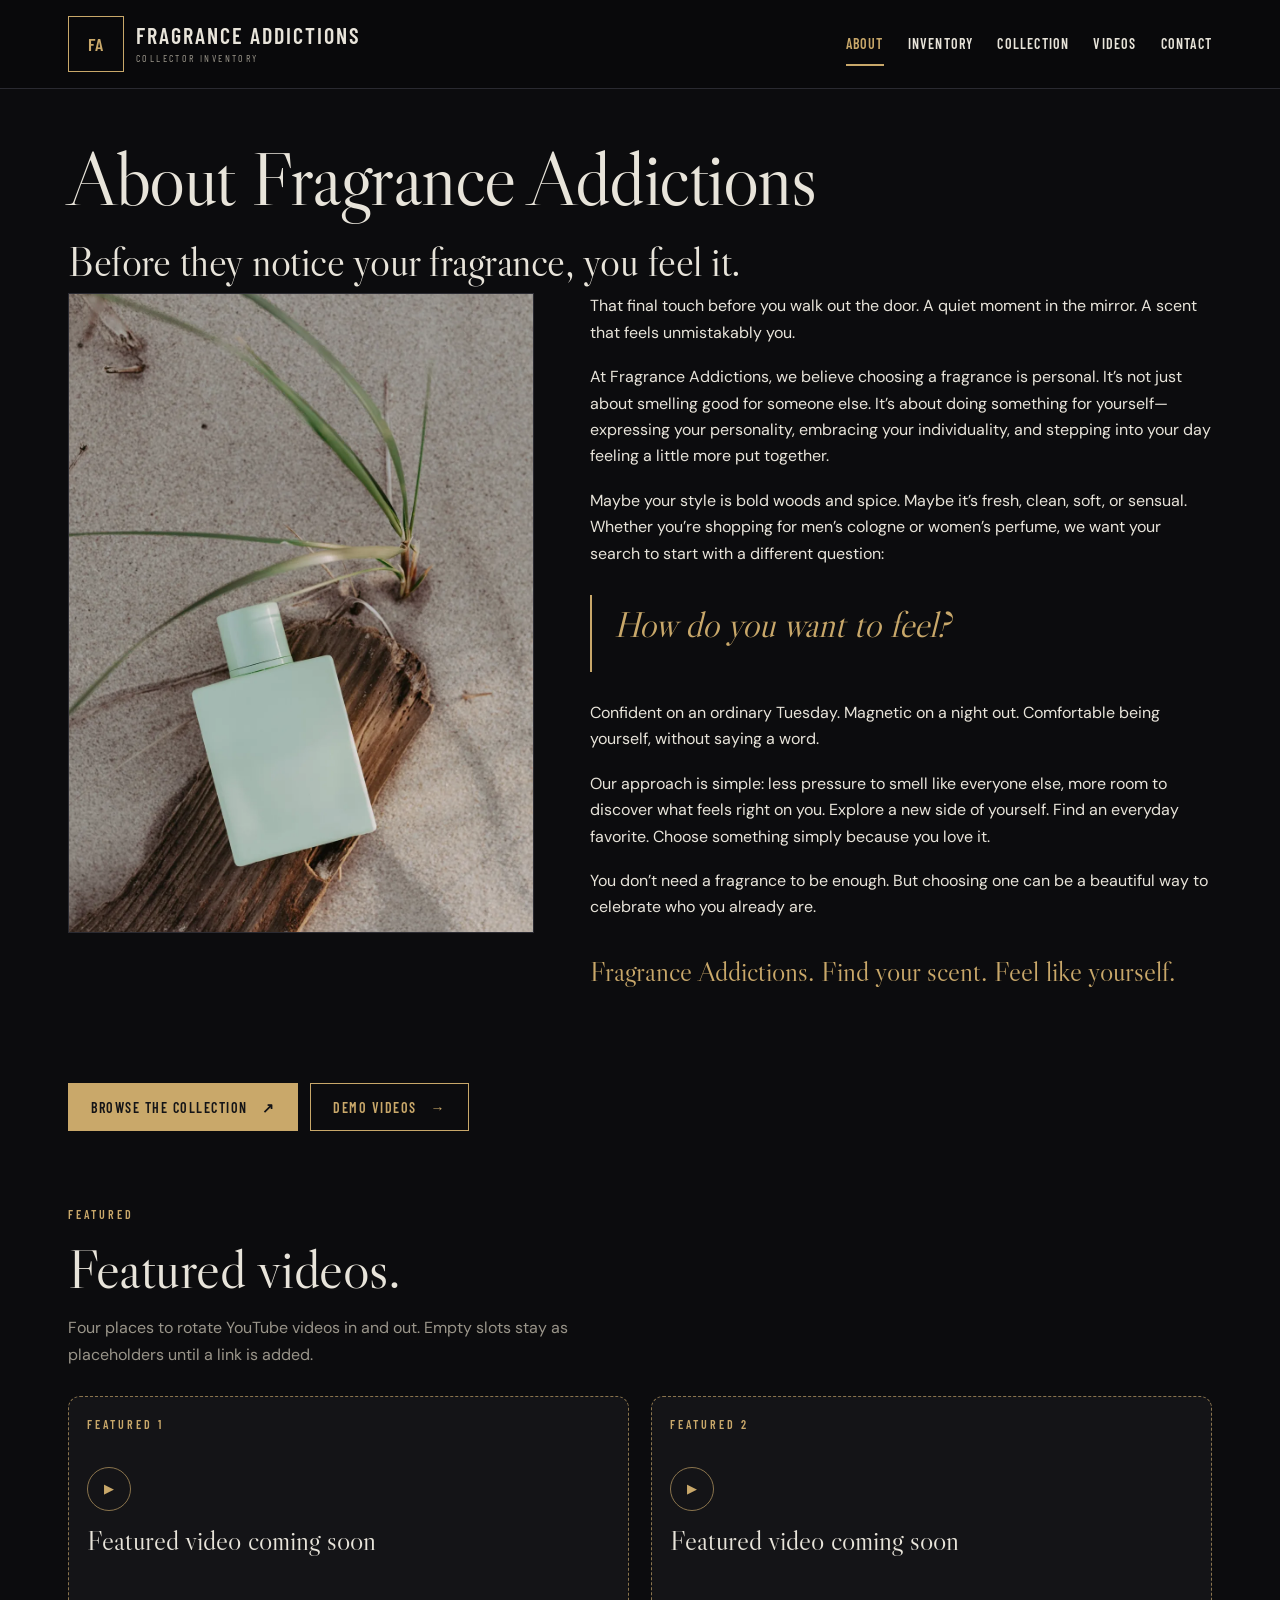
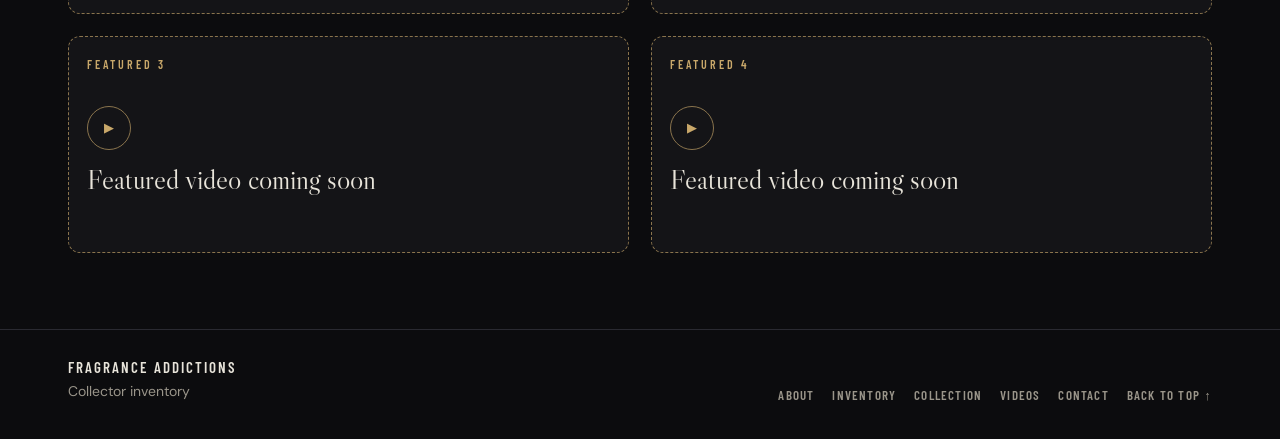
==== commit 1aa9d023: "Make About the homepage; move overview to inventory.html" ====
--- a/index.html
+++ b/index.html
@@ -3,11 +3,52 @@
 <head>
   <meta charset="utf-8">
   <meta name="viewport" content="width=device-width, initial-scale=1">
-  <title>Fragrance Addictions | Collector Inventory</title>
-  <meta name="description" content="A collector inventory of 68 bottles across 27 brands, listed with stock counts and retail prices.">
+  <title>Fragrance Addictions</title>
+  <meta name="description" content="About Fragrance Addictions">
   <link rel="stylesheet" href="css/site.css">
   <script src="js/inventory.js" defer></script>
   <script src="js/site.js" defer></script>
+  <style>
+  .about-layout { display: grid; grid-template-columns: 1fr; gap: 28px; align-items: start; }
+  .about-head { padding-bottom: 8px; }
+  .about-head h1 { margin-bottom: 18px; }
+  .about-head .about-lede { margin-bottom: 0; }
+  .about-prose { max-width: 680px; }
+  .about-lede {
+    font-family: var(--serif-display);
+    font-size: clamp(28px, 7vw, 42px);
+    line-height: 1.15;
+    letter-spacing: -0.5px;
+    margin: 0 0 28px;
+    color: var(--text);
+  }
+  .about-pull {
+    margin: 28px 0;
+    padding: 8px 0 8px 22px;
+    border-left: 2px solid var(--gold);
+  }
+  .about-pull p {
+    font-family: var(--serif-display);
+    font-size: clamp(26px, 6vw, 36px);
+    line-height: 1.2;
+    font-style: italic;
+    color: var(--gold);
+    margin: 0;
+  }
+  .about-signoff {
+    font-family: var(--serif-display);
+    font-size: clamp(22px, 5vw, 28px);
+    line-height: 1.3;
+    color: var(--gold);
+    margin: 32px 0 0;
+  }
+  .about-prose p { margin-bottom: 18px; }
+  @media (min-width: 760px) {
+    .about-layout { grid-template-columns: 0.9fr 1.2fr; gap: 56px; }
+    .about-layout .photo-frame img { max-height: 640px; }
+  }
+
+  </style>
 </head>
 <body data-page="index">
   <a class="skip" href="#main">Skip to content</a>
@@ -22,40 +63,51 @@
       </a>
       <button class="menu-toggle" aria-controls="main-nav" aria-expanded="false">MENU ☰</button>
       <nav class="nav" id="main-nav" aria-label="Main navigation">
-        <a href="index.html" aria-current="page">Home</a>
+        <a href="index.html" aria-current="page">About</a>
+        <a href="inventory.html">Inventory</a>
         <a href="collection.html">Collection</a>
         <a href="videos.html">Videos</a>
-        <a href="about.html">About</a>
         <a href="contact.html">Contact</a>
       </nav>
     </div>
   </header>
   <main id="main">
-    <section class="hero">
+    <section class="page-head about-head">
       <div class="wrap">
-        <div>
-          <p class="eyebrow">Collector inventory</p>
-          <h1>Bottles.<br><em>Listed as they stand.</em></h1>
-          <p class="hero-copy">A cabinet of <span data-stat="bottles">68</span> bottles across <span data-stat="brands">27</span> brands and <span data-stat="lines">48</span> lines, with stock counts and retail prices. Nothing here is for checkout on this site.</p>
-          <div class="actions">
-            <a class="button" href="collection.html">Browse the collection <span>↗</span></a>
-            <a class="button outline" href="videos.html">Demo videos <span>→</span></a>
-          </div>
+        <h1>About Fragrance Addictions</h1>
+        <p class="about-lede">Before they notice your fragrance, you feel it.</p>
+      </div>
+    </section>
+    <section class="section" style="padding-top:0">
+      <div class="wrap about-layout">
+        <div class="photo-frame">
+          <img src="images/bottle-sand-driftwood.webp" alt="" width="1066" height="1600">
         </div>
-        <img class="hero-still" src="images/hero-bottle-dark.webp" alt="A clear square perfume bottle with water droplets on a dark surface" width="1200" height="1800">
+        <div class="about-prose">
+        <p>That final touch before you walk out the door. A quiet moment in the mirror. A scent that feels unmistakably you.</p>
+        <p>At Fragrance Addictions, we believe choosing a fragrance is personal. It’s not just about smelling good for someone else. It’s about doing something for yourself—expressing your personality, embracing your individuality, and stepping into your day feeling a little more put together.</p>
+        <p>Maybe your style is bold woods and spice. Maybe it’s fresh, clean, soft, or sensual. Whether you’re shopping for men’s cologne or women’s perfume, we want your search to start with a different question:</p>
+          <blockquote class="about-pull">
+            <p>How do you want to feel?</p>
+          </blockquote>
+        <p>Confident on an ordinary Tuesday. Magnetic on a night out. Comfortable being yourself, without saying a word.</p>
+        <p>Our approach is simple: less pressure to smell like everyone else, more room to discover what feels right on you. Explore a new side of yourself. Find an everyday favorite. Choose something simply because you love it.</p>
+        <p>You don’t need a fragrance to be enough. But choosing one can be a beautiful way to celebrate who you already are.</p>
+        <p class="about-signoff">Fragrance Addictions. Find your scent. Feel like yourself.</p>
+        </div>
       </div>
     </section>
 
-    <div class="trail-strip">
+    <section class="section" style="padding-top:0">
       <div class="wrap">
-        <span><span data-stat="bottles">68</span> bottles</span>
-        <span><span data-stat="retail">$17,099.82</span> retail value</span>
-        <span><span data-stat="brands">27</span> brands · <span data-stat="lines">48</span> lines</span>
+        <div class="actions">
+          <a class="button" href="collection.html">Browse the collection <span>↗</span></a>
+          <a class="button outline" href="videos.html">Demo videos <span>→</span></a>
+        </div>
       </div>
-    </div>
+    </section>
 
-
-    <section class="section featured-section" id="featured">
+    <section class="section featured-section" id="featured" style="padding-top:0">
       <div class="wrap">
         <div class="editorial-heading">
           <div>
@@ -67,85 +119,6 @@
         <div class="featured-grid" id="featured-videos"></div>
       </div>
     </section>
-
-    <section class="section">
-      <div class="wrap intro-grid">
-        <div class="photo-frame">
-          <img src="images/bottle-sand-grass.webp" alt="An unbranded mint-green perfume bottle lying in sand beside beach grass" width="1066" height="1600">
-          <div class="photo-caption">Generic bottle still · not a listed product</div>
-        </div>
-        <div>
-          <p class="eyebrow">The cabinet</p>
-          <h2>Stock, prices,<br>and the notes that came with them.</h2>
-          <p>Every line in this inventory comes from the existing collector list. Filters sort by Mens, Womens, and Unisex. Tap a bottle for gender, stock, MSRP, and any received, sold, or note tags on file.</p>
-          <p class="muted">Retail value is the in-stock quantity times each line’s listed MSRP. Out-of-stock lines stay in the list, faded, with a stock of zero.</p>
-          <a class="text-link" href="collection.html">Open the full collection →</a>
-        </div>
-      </div>
-    </section>
-
-    <section class="section" style="padding-top:0">
-      <div class="wrap">
-        <div class="editorial-heading">
-          <div>
-            <p class="eyebrow">In the cabinet</p>
-            <h2>The numbers.</h2>
-          </div>
-          <p>These figures are added up from the inventory data when the page loads.</p>
-        </div>
-        <div class="stats">
-          <div class="stat"><b data-stat="bottles">68</b><span>Bottles</span></div>
-          <div class="stat"><b data-stat="retail">$17,099.82</b><span>Retail value</span></div>
-          <div class="stat"><b data-stat="brands">27</b><span>Brands</span></div>
-          <div class="stat"><b data-stat="lines">48</b><span>Lines</span></div>
-        </div>
-      </div>
-    </section>
-
-    <section class="section" style="padding-top:0">
-      <div class="wrap">
-        <div class="editorial-heading">
-          <div>
-            <p class="eyebrow">From Armani to Zakart</p>
-            <h2>The brands.</h2>
-          </div>
-          <p>Every brand in the inventory, with bottle counts from the data. Each name opens that heading in the collection.</p>
-        </div>
-        <div class="brand-directory" id="brand-directory"></div>
-      </div>
-    </section>
-
-    <section class="section" style="padding-top:0">
-      <div class="wrap">
-        <div class="editorial-heading">
-          <div>
-            <p class="eyebrow">On this site</p>
-            <h2>There’s more in the cabinet.</h2>
-          </div>
-        </div>
-        <div class="explore">
-          <a class="explore-row" href="collection.html">
-            <span class="n">01</span>
-            <h3>The collection</h3>
-            <p>All 48 lines, filters, stock, MSRP, and detail cards.</p>
-            <span class="arrow">↗</span>
-          </a>
-          <a class="explore-row" href="videos.html">
-            <span class="n">02</span>
-            <h3>Demo videos</h3>
-            <p>YouTube demos, when a link has been added to a bottle or brand.</p>
-            <span class="arrow">↗</span>
-          </a>
-          <a class="explore-row" href="about.html">
-            <span class="n">03</span>
-            <h3>About</h3>
-            <p>A place for the story of this inventory, once the text is supplied.</p>
-            <span class="arrow">↗</span>
-          </a>
-        </div>
-      </div>
-    </section>
-
   </main>
   <footer>
     <div class="wrap">
@@ -154,10 +127,10 @@
         Collector inventory
       </div>
       <div class="footer-nav">
-        <a href="index.html">Home</a>
+        <a href="index.html">About</a>
+        <a href="inventory.html">Inventory</a>
         <a href="collection.html">Collection</a>
         <a href="videos.html">Videos</a>
-        <a href="about.html">About</a>
         <a href="contact.html">Contact</a>
         <a href="#top">Back to top ↑</a>
       </div>
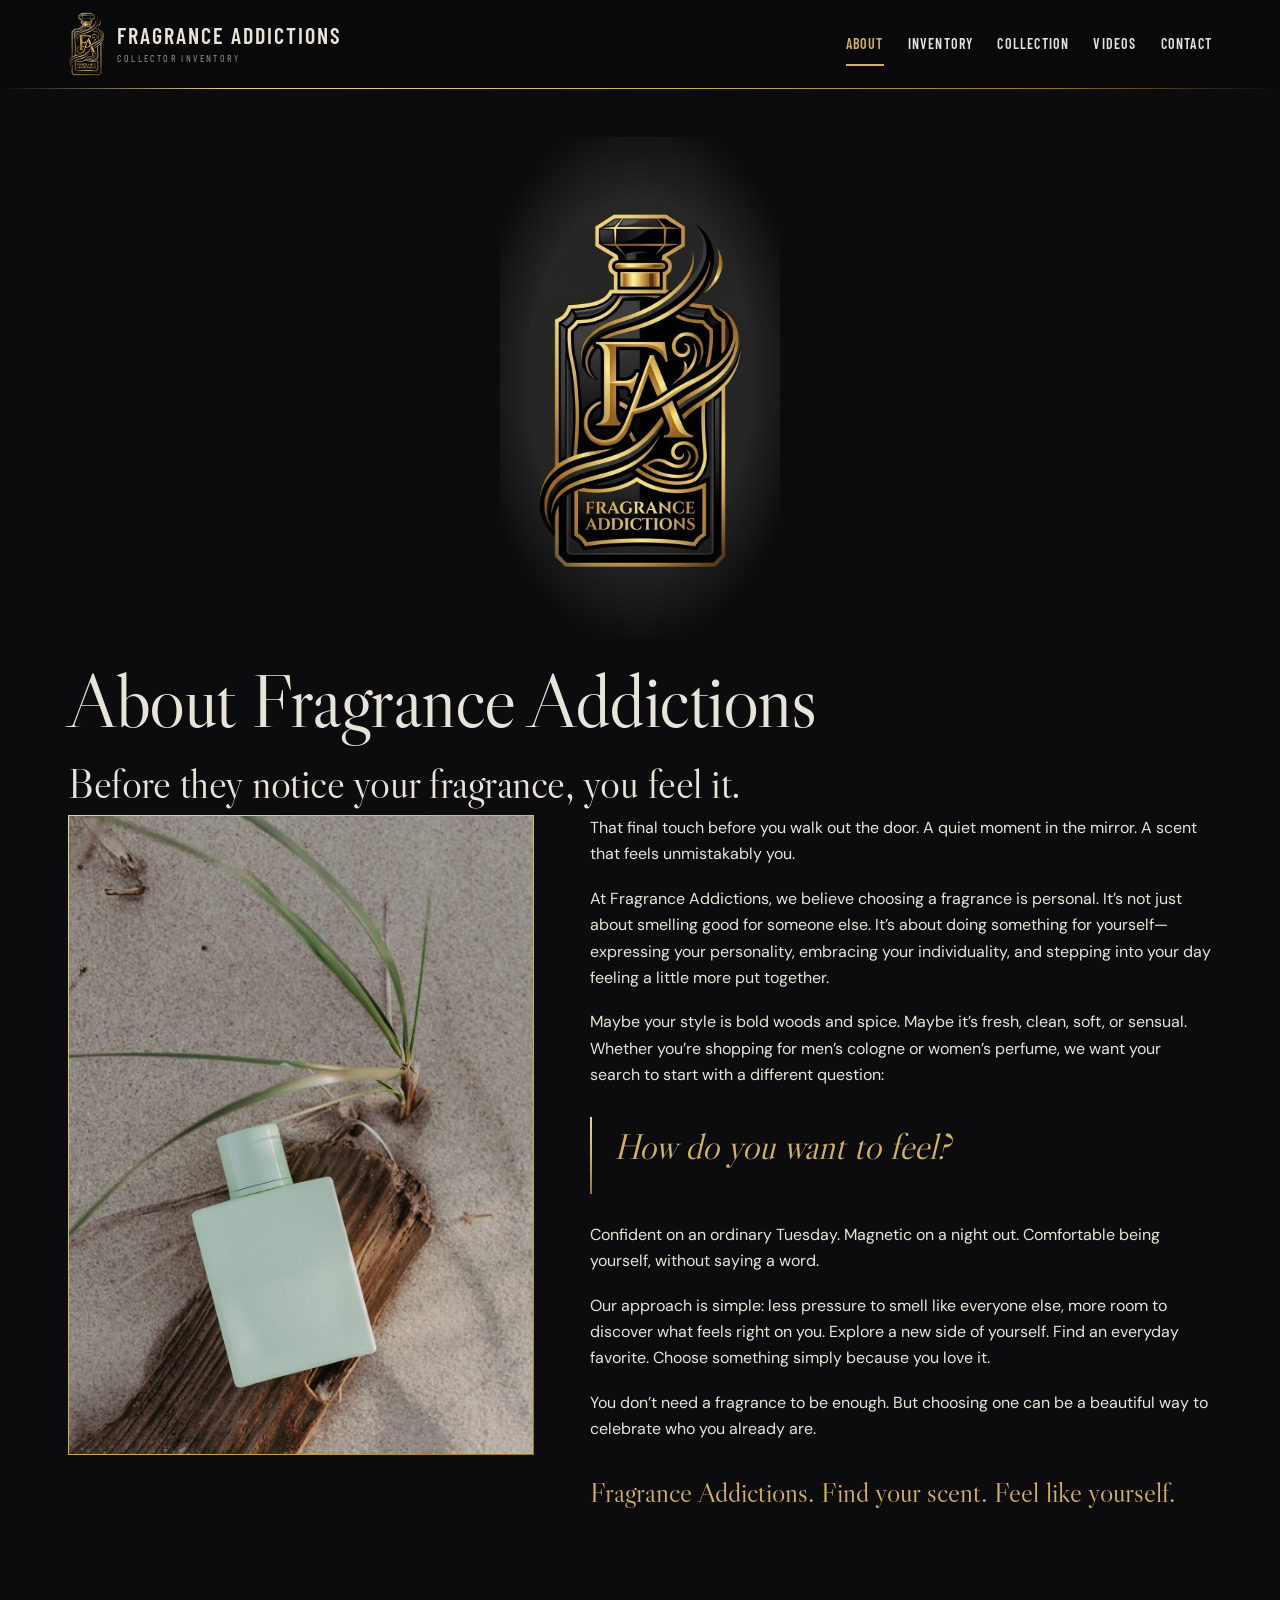
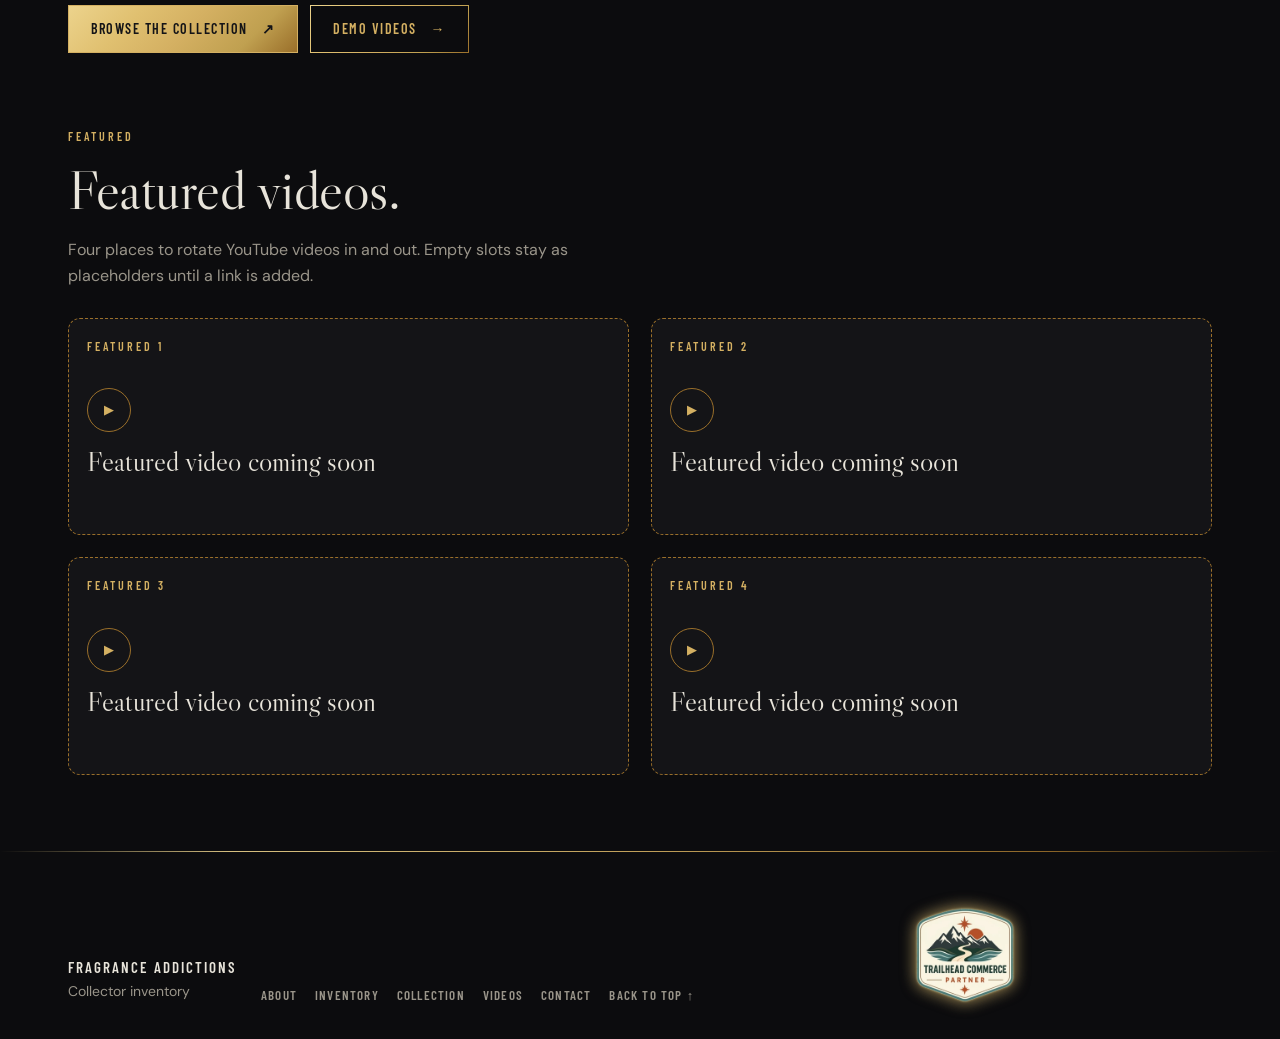
==== commit 4394663f: "Add Fragrance Addictions logo" ====
--- a/index.html
+++ b/index.html
@@ -6,11 +6,23 @@
   <title>Fragrance Addictions</title>
   <meta name="description" content="About Fragrance Addictions">
   <link rel="stylesheet" href="css/site.css">
+  <link rel="icon" href="images/favicon.ico" sizes="any">
+  <link rel="icon" type="image/png" href="images/favicon.png">
+  <link rel="apple-touch-icon" href="images/apple-touch-icon.png">
   <script src="js/inventory.js" defer></script>
   <script src="js/site.js" defer></script>
   <style>
   .about-layout { display: grid; grid-template-columns: 1fr; gap: 28px; align-items: start; }
   .about-head { padding-bottom: 8px; }
+  .home-logo {
+    display: block;
+    width: 66vw;
+    max-width: 280px;
+    height: auto;
+    margin: 0 auto 20px;
+    -webkit-mask-image: radial-gradient(ellipse 72% 64% at 50% 48%, #000 56%, transparent 84%);
+    mask-image: radial-gradient(ellipse 72% 64% at 50% 48%, #000 56%, transparent 84%);
+  }
   .about-head h1 { margin-bottom: 18px; }
   .about-head .about-lede { margin-bottom: 0; }
   .about-prose { max-width: 680px; }
@@ -25,7 +37,8 @@
   .about-pull {
     margin: 28px 0;
     padding: 8px 0 8px 22px;
-    border-left: 2px solid var(--gold);
+    border-left: 2px solid transparent;
+    border-image: linear-gradient(180deg, #ecd38c, #d4b062, #9a6f2a) 1;
   }
   .about-pull p {
     font-family: var(--serif-display);
@@ -55,7 +68,7 @@
   <header class="site-header">
     <div class="wrap header-inner">
       <a class="brand" href="index.html">
-        <span class="brand-mark" aria-hidden="true">FA</span>
+        <img class="brand-mark" src="images/logo-mark.webp" alt="Fragrance Addictions logo" width="112" height="192">
         <span>
           <b>FRAGRANCE ADDICTIONS</b>
           <small>COLLECTOR INVENTORY</small>
@@ -74,6 +87,7 @@
   <main id="main">
     <section class="page-head about-head">
       <div class="wrap">
+        <img class="home-logo" src="images/logo-full.webp" alt="Fragrance Addictions logo" width="768" height="1376">
         <h1>About Fragrance Addictions</h1>
         <p class="about-lede">Before they notice your fragrance, you feel it.</p>
       </div>
@@ -134,6 +148,9 @@
         <a href="contact.html">Contact</a>
         <a href="#top">Back to top ↑</a>
       </div>
+      <a class="partner-badge" href="https://trailhead-commerce.lol/" target="_blank" rel="noopener">
+        <img src="images/trailhead-partner.webp" alt="Trailhead Commerce Partner" width="240" height="230">
+      </a>
     </div>
   </footer>
 </body>
--- a/css/site.css
+++ b/css/site.css
@@ -5,9 +5,10 @@
   --panel: #141417;
   --panel2: #1b1b1f;
   --line: #2a2a31;
-  --gold: #c9a86a;
-  --gold-dim: #8a744d;
-  --gold-soft: #e8d7b0;
+  --gold: #d4b062;
+  --gold-dim: #9a6f2a;
+  --gold-soft: #ecd38c;
+  --gold-grad: linear-gradient(135deg, #ecd38c 0%, #e0c070 28%, #d4b062 52%, #c0a050 78%, #9a6f2a 100%);
   --text: #e8e4da;
   --muted: #9a958a;
   --red: #c05353;
@@ -71,7 +72,8 @@
 .site-header {
   background: #09090b;
   color: var(--text);
-  border-bottom: 1px solid var(--line);
+  border-bottom: 1px solid transparent;
+  border-image: linear-gradient(90deg, transparent 0%, #ecd38c 18%, #d4b062 50%, #9a6f2a 82%, transparent 100%) 1;
 }
 .header-inner {
   display: flex;
@@ -89,15 +91,11 @@
   flex-shrink: 0;
 }
 .brand-mark {
-  width: 48px;
   height: 48px;
-  border: 1px solid var(--gold);
-  display: grid;
-  place-items: center;
-  font: 600 16px/1 var(--label);
-  letter-spacing: 1px;
-  color: var(--gold);
+  width: auto;
+  display: block;
   flex-shrink: 0;
+  object-fit: contain;
 }
 .brand b {
   font: 600 18px/1 var(--label);
@@ -139,7 +137,7 @@
   justify-content: center;
   gap: 14px;
   padding: 14px 22px;
-  background: var(--gold);
+  background: var(--gold-grad);
   color: var(--ink-on-gold);
   font: 600 14px var(--label);
   text-transform: uppercase;
@@ -149,14 +147,20 @@
   cursor: pointer;
   min-height: 48px;
 }
-.button:hover { background: var(--gold-soft); border-color: var(--gold-soft); }
+.button:hover { background: var(--gold-soft); border-color: var(--gold-soft); color: var(--ink-on-gold); }
 .button.light { background: var(--text); border-color: var(--text); color: var(--ink-on-gold); }
 .button.outline {
   background: transparent;
-  border-color: var(--gold);
+  border: 1px solid transparent;
+  background-image: linear-gradient(var(--bg), var(--bg)), var(--gold-grad);
+  background-origin: border-box;
+  background-clip: padding-box, border-box;
   color: var(--gold);
 }
-.button.outline:hover { background: var(--gold); color: var(--ink-on-gold); }
+.button.outline:hover {
+  background-image: var(--gold-grad), var(--gold-grad);
+  color: var(--ink-on-gold);
+}
 .actions { display: flex; gap: 12px; flex-wrap: wrap; align-items: center; }
 .text-link {
   color: var(--gold);
@@ -199,7 +203,9 @@
   max-height: 320px;
   object-fit: cover;
   object-position: center 72%;
-  border: 1px solid var(--gold-dim);
+  border: 1px solid transparent;
+  padding: 1px;
+  background: var(--gold-grad);
   box-shadow: 0 24px 40px #0008;
 }
 
@@ -233,7 +239,9 @@
   height: auto;
   max-height: 420px;
   object-fit: cover;
-  border: 1px solid var(--line);
+  border: 0;
+  padding: 1px;
+  background: var(--gold-grad);
 }
 .photo-caption {
   margin-top: 10px;
@@ -249,8 +257,10 @@
   gap: 10px;
 }
 .stat {
-  background: var(--panel);
-  border: 1px solid var(--line);
+  background:
+    linear-gradient(var(--panel), var(--panel)) padding-box,
+    var(--gold-grad) border-box;
+  border: 1px solid transparent;
   border-radius: 8px;
   padding: 16px 14px;
   text-align: center;
@@ -323,11 +333,23 @@
 .callout p { color: var(--muted); max-width: 560px; }
 
 footer {
-  border-top: 1px solid var(--line);
+  border-top: 0;
+  position: relative;
   padding-block: 28px 36px;
   color: var(--muted);
   font-size: 14px;
 }
+footer::before {
+  content: "";
+  position: absolute;
+  top: 0;
+  left: 0;
+  right: 0;
+  height: 1px;
+  background: linear-gradient(90deg, transparent 0%, #ecd38c 18%, #d4b062 50%, #9a6f2a 82%, transparent 100%);
+  opacity: 0.9;
+  pointer-events: none;
+}
 footer .wrap {
   display: grid;
   gap: 20px;
@@ -352,6 +374,21 @@
   text-decoration: none;
 }
 footer a:hover { color: var(--gold); }
+
+.partner-badge {
+  display: block;
+  width: 100px;
+  margin: 28px auto 0;
+  line-height: 0;
+  text-decoration: none;
+  filter: drop-shadow(0 0 8px rgba(212, 176, 98, 0.5)) drop-shadow(0 0 1px rgba(236, 211, 140, 0.85));
+}
+.partner-badge img {
+  width: 100%;
+  height: auto;
+  display: block;
+}
+
 
 /* Collection filters + list */
 .page-head { padding: 36px 0 10px; }
@@ -361,7 +398,9 @@
   max-height: 220px;
   object-fit: cover;
   object-position: center 45%;
-  border: 1px solid var(--line);
+  border: 0;
+  padding: 1px;
+  background: var(--gold-grad);
   margin-top: 8px;
 }
 
@@ -392,9 +431,9 @@
   white-space: nowrap;
 }
 .chip.active {
-  background: var(--gold);
+  background: linear-gradient(135deg, #ecd38c 0%, #d4b062 55%, #c0a050 100%);
   color: var(--ink-on-gold);
-  border-color: var(--gold);
+  border-color: #c0a050;
 }
 #result-count {
   font: 600 11px var(--label);
@@ -412,7 +451,8 @@
   letter-spacing: 3px;
   color: var(--gold);
   text-transform: uppercase;
-  border-bottom: 1px solid var(--line);
+  border-bottom: 1px solid transparent;
+  border-image: linear-gradient(90deg, #ecd38c, #d4b062, #9a6f2a, transparent 85%) 1;
   padding-bottom: 6px;
   font-weight: 600;
   margin-bottom: 0;
@@ -423,14 +463,20 @@
   align-items: center;
   justify-content: space-between;
   gap: 8px;
-  background: var(--panel);
-  border: 1px solid var(--line);
+  background:
+    linear-gradient(var(--panel), var(--panel)) padding-box,
+    var(--gold-grad) border-box;
+  border: 1px solid transparent;
   border-radius: 10px;
   padding: 12px;
   margin-top: 8px;
   cursor: pointer;
 }
-.item:hover, .item:focus { background: var(--panel2); }
+.item:hover, .item:focus {
+  background:
+    linear-gradient(var(--panel2), var(--panel2)) padding-box,
+    var(--gold-grad) border-box;
+}
 .item .left { flex: 1; min-width: 0; }
 .item .name { font-size: 15px; }
 .item .tags { margin-top: 4px; display: flex; gap: 6px; flex-wrap: wrap; }
@@ -480,8 +526,10 @@
 }
 .overlay.open { display: flex; }
 .card {
-  background: var(--panel2);
-  border: 1px solid var(--gold-dim);
+  background:
+    linear-gradient(var(--panel2), var(--panel2)) padding-box,
+    var(--gold-grad) border-box;
+  border: 1px solid transparent;
   border-radius: 14px;
   max-width: 360px;
   width: 100%;
@@ -506,11 +554,13 @@
   z-index: 2;
 }
 .imgbox {
-  border: 1px solid var(--gold-dim);
+  border: 1px solid transparent;
+  background:
+    linear-gradient(#0a0a0c, #0a0a0c) padding-box,
+    var(--gold-grad) border-box;
   border-radius: 10px;
   overflow: hidden;
   margin-bottom: 14px;
-  background: #0a0a0c;
 }
 .imgbox img {
   width: 100%;
@@ -568,14 +618,16 @@
   grid-template-columns: 1fr;
 }
 .featured-card {
-  background: var(--panel);
-  border: 1px solid var(--line);
+  background:
+    linear-gradient(var(--panel), var(--panel)) padding-box,
+    var(--gold-grad) border-box;
+  border: 1px solid transparent;
   border-radius: 12px;
   padding: 20px 18px 22px;
 }
 .featured-card.is-placeholder {
-  border-style: dashed;
-  border-color: var(--gold-dim);
+  background: var(--panel);
+  border: 1px dashed var(--gold-dim);
 }
 .featured-card .eyebrow { margin-bottom: 8px; }
 .featured-card h3 {
@@ -639,7 +691,7 @@
 @media (min-width: 760px) {
   .wrap { padding-inline: 48px; }
   .brand b { font-size: 22px; }
-  .brand-mark { width: 56px; height: 56px; font-size: 18px; }
+  .brand-mark { height: 64px; width: auto; }
   .hero .wrap {
     grid-template-columns: 1.25fr 0.75fr;
     padding-top: 64px;
@@ -716,7 +768,7 @@
 
 @media (max-width: 430px) {
   .brand { gap: 8px; }
-  .brand-mark { width: 40px; height: 40px; font-size: 13px; }
+  .brand-mark { height: 44px; width: auto; }
   .brand b { font-size: 15px; letter-spacing: 1px; }
   .brand small { font-size: 8px; letter-spacing: 1.2px; }
   .menu-toggle { padding: 9px; font-size: 13px; }
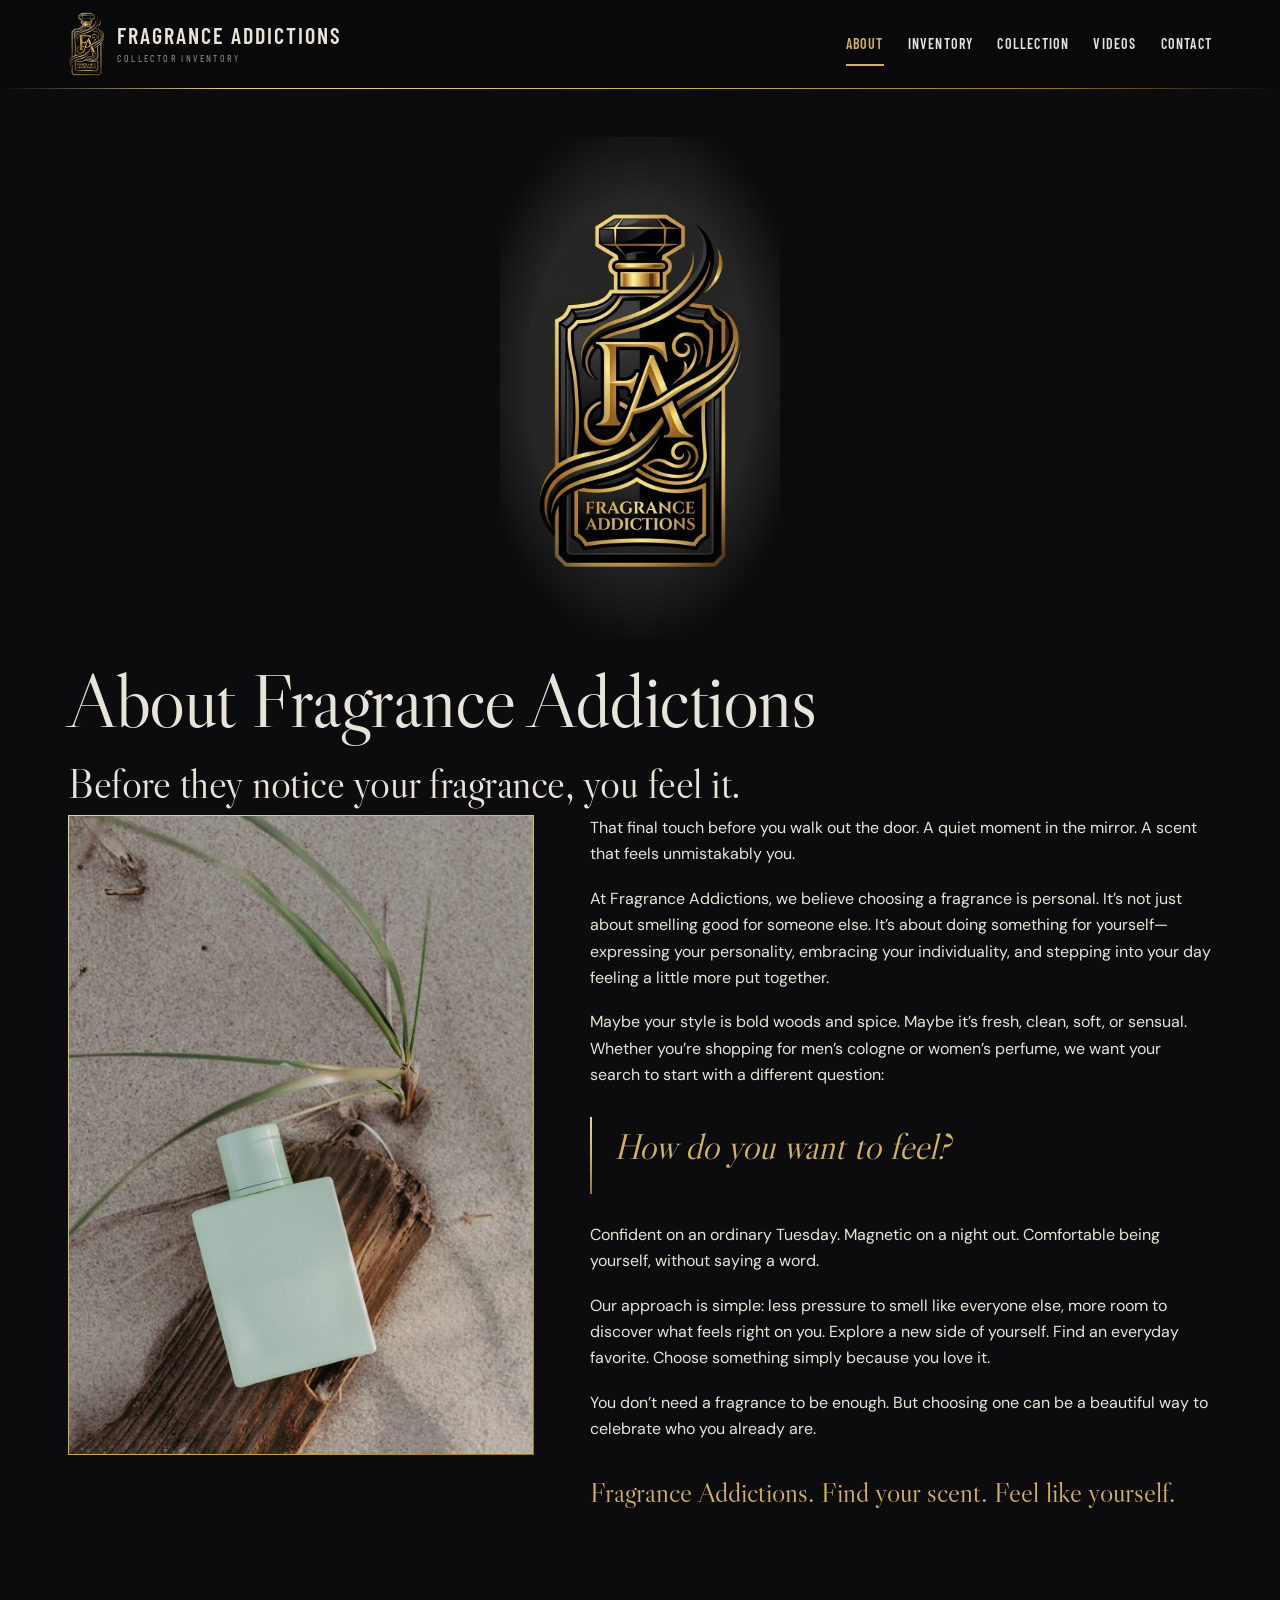
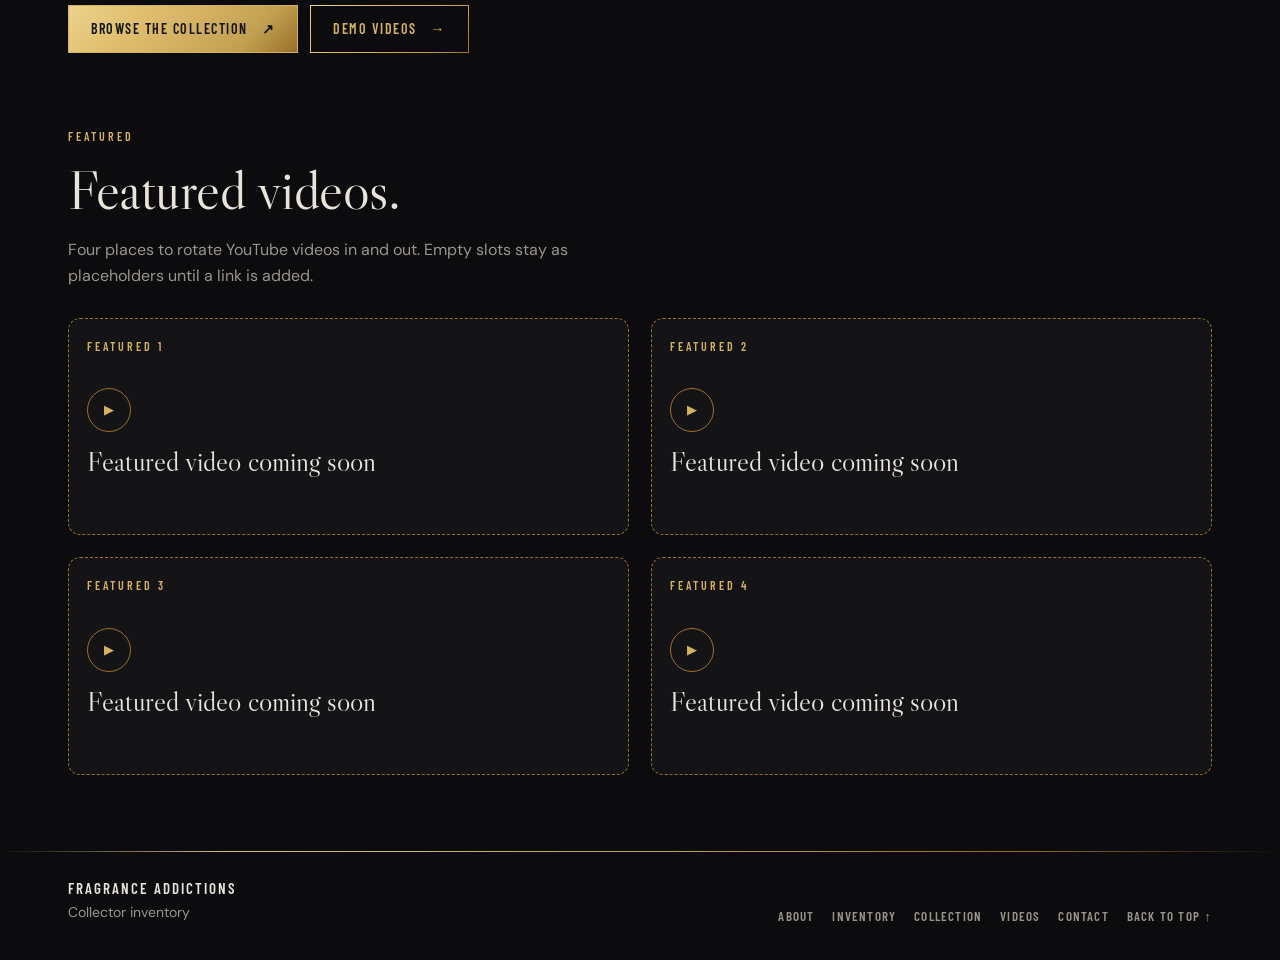
==== commit 3323aa3b: "Show Trailhead Commerce Partner badge only on Contact page" ====
--- a/index.html
+++ b/index.html
@@ -148,9 +148,6 @@
         <a href="contact.html">Contact</a>
         <a href="#top">Back to top ↑</a>
       </div>
-      <a class="partner-badge" href="https://trailhead-commerce.lol/" target="_blank" rel="noopener">
-        <img src="images/trailhead-partner.webp" alt="Trailhead Commerce Partner" width="240" height="230">
-      </a>
     </div>
   </footer>
 </body>
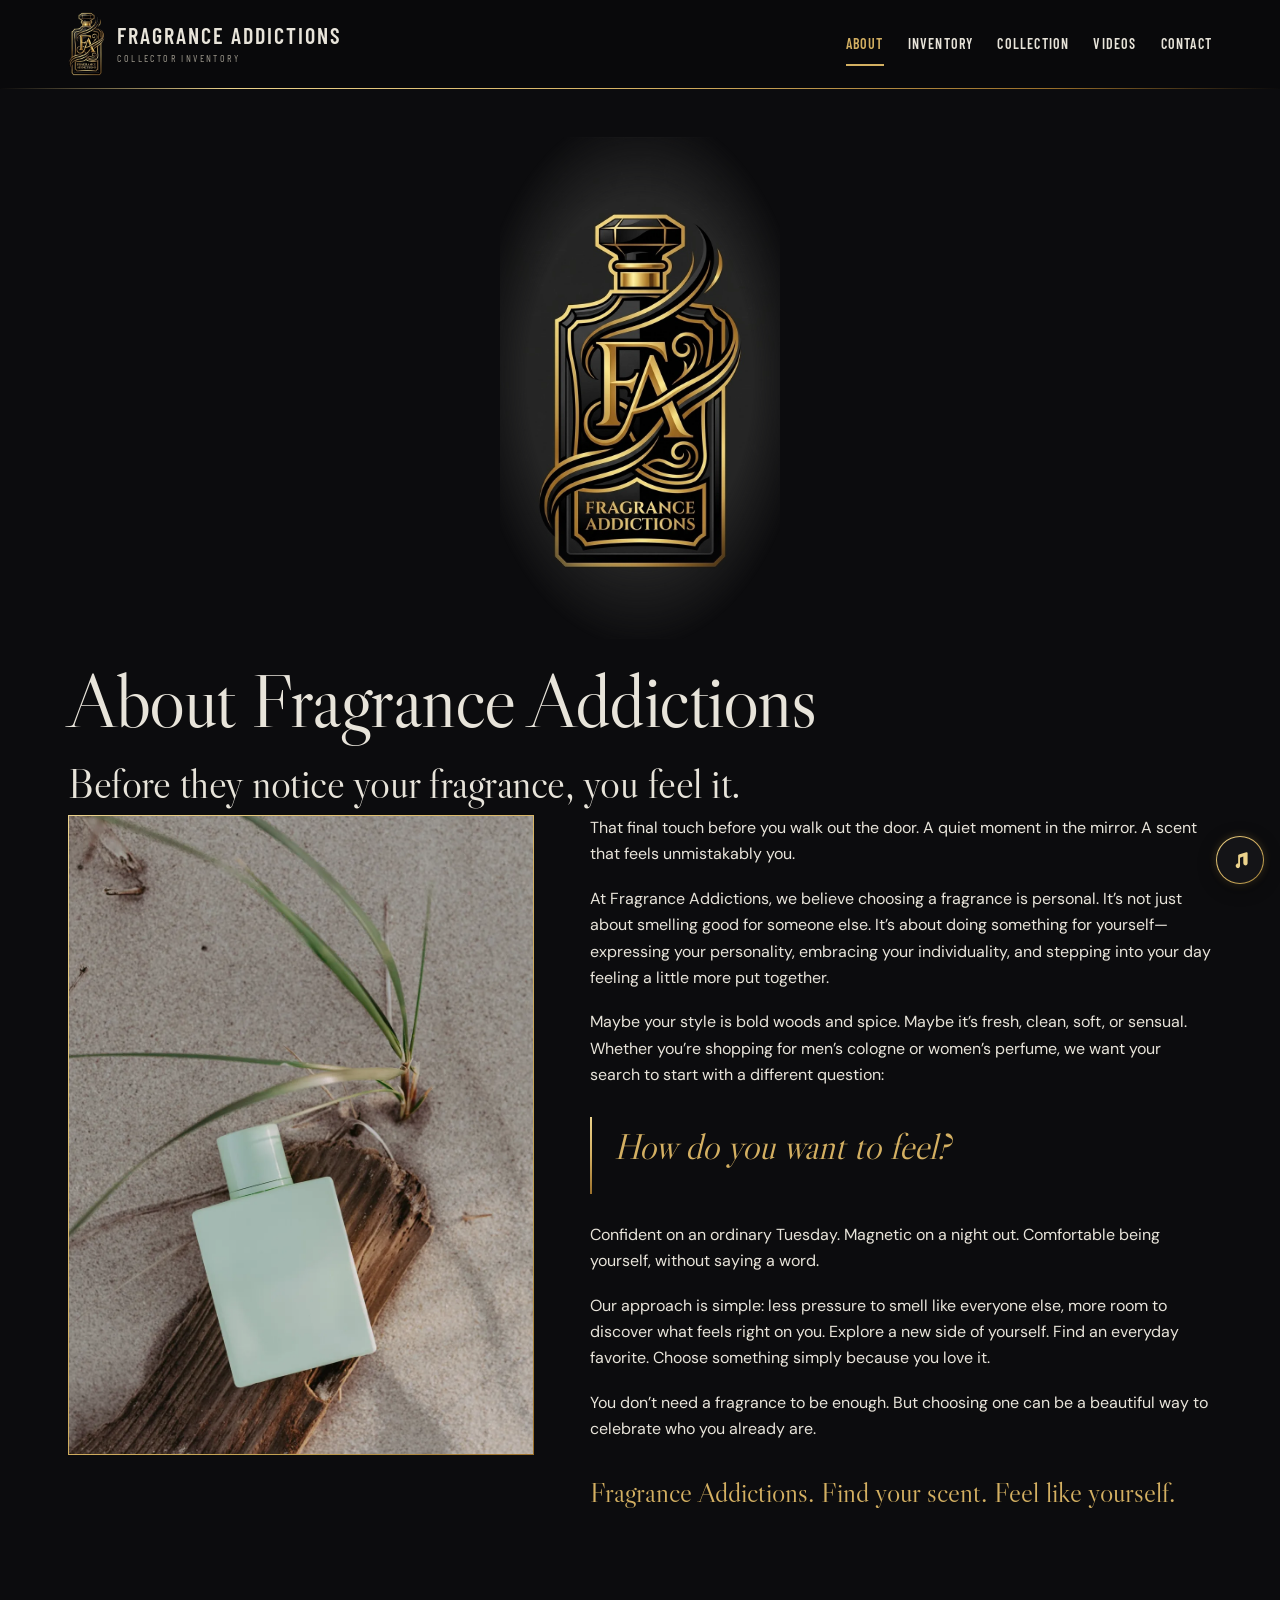
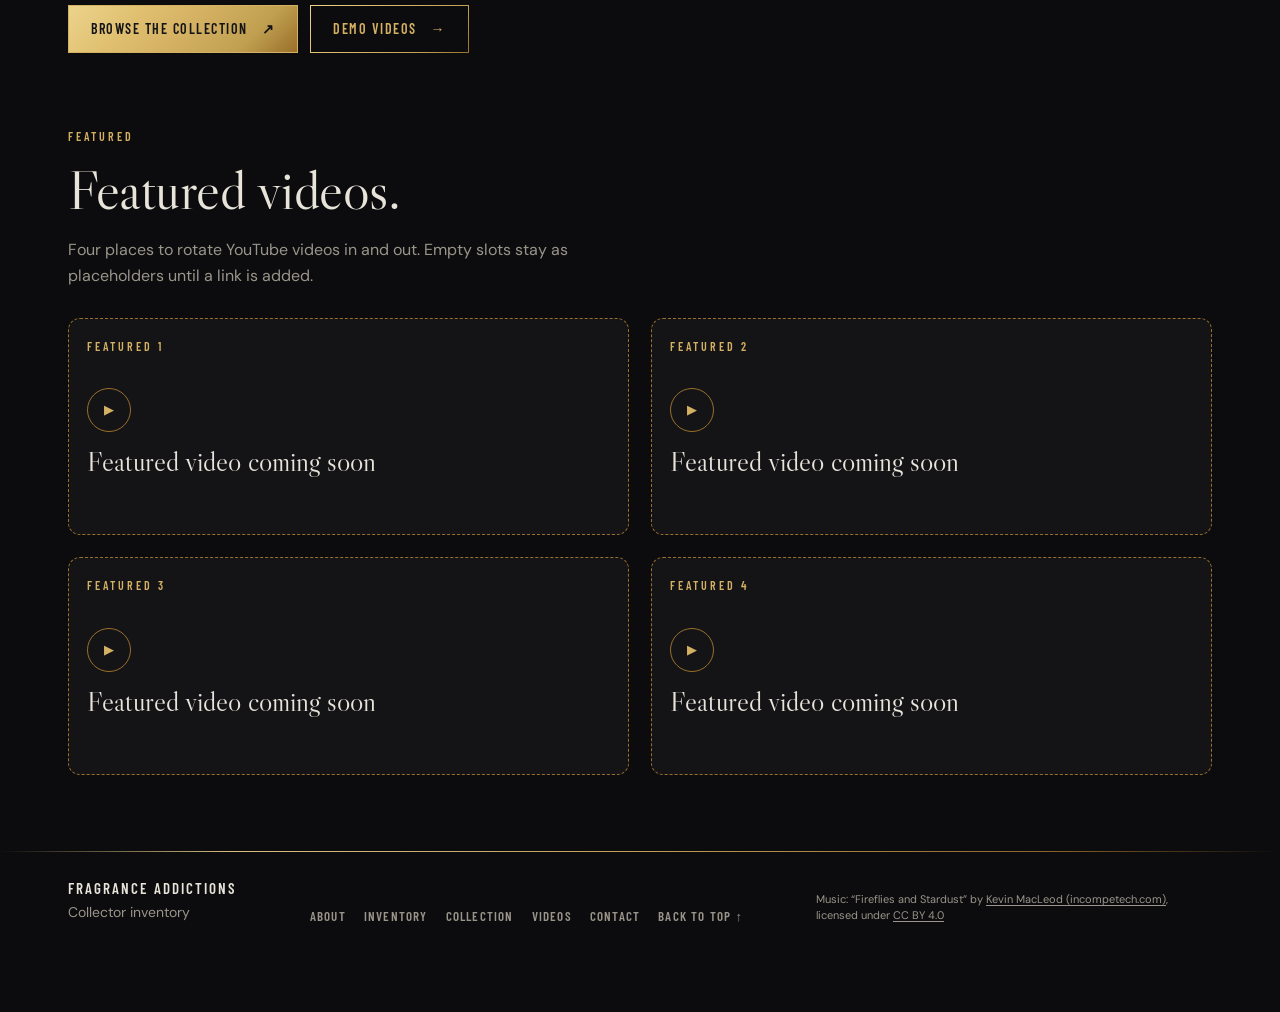
==== commit bb8e10fa: "Add optional Appalachian folk background music Fireflies and Stardust by Kevin MacLeod (CC BY 4.0) p" ====
--- a/index.html
+++ b/index.html
@@ -148,6 +148,7 @@
         <a href="contact.html">Contact</a>
         <a href="#top">Back to top ↑</a>
       </div>
+      <p class="music-credit">Music: “Fireflies and Stardust” by <a href="https://incompetech.com">Kevin MacLeod (incompetech.com)</a>, licensed under <a href="https://creativecommons.org/licenses/by/4.0/">CC BY 4.0</a></p>
     </div>
   </footer>
 </body>
--- a/css/site.css
+++ b/css/site.css
@@ -335,7 +335,7 @@
 footer {
   border-top: 0;
   position: relative;
-  padding-block: 28px 36px;
+  padding-block: 28px 88px;
   color: var(--muted);
   font-size: 14px;
 }
@@ -734,6 +734,7 @@
   }
   footer .wrap {
     display: flex;
+    flex-wrap: wrap;
     justify-content: space-between;
     align-items: end;
     gap: 24px;
@@ -781,3 +782,64 @@
   html { scroll-behavior: auto; }
   * { transition: none !important; animation: none !important; }
 }
+
+/* Background music toggle + credit */
+.music-toggle {
+  position: fixed;
+  right: 16px;
+  bottom: 16px;
+  z-index: 40;
+  width: 48px;
+  height: 48px;
+  padding: 0;
+  border-radius: 50%;
+  border: 1px solid transparent;
+  background:
+    linear-gradient(#141417, #141417) padding-box,
+    var(--gold-grad) border-box;
+  color: var(--gold-soft);
+  cursor: pointer;
+  display: flex;
+  align-items: center;
+  justify-content: center;
+  box-shadow: 0 4px 18px rgba(0, 0, 0, 0.45), 0 0 8px rgba(212, 176, 98, 0.28);
+}
+.music-toggle:hover,
+.music-toggle:focus-visible {
+  color: var(--ink-on-gold);
+  background:
+    var(--gold-grad) padding-box,
+    var(--gold-grad) border-box;
+}
+.music-toggle[aria-pressed="true"] {
+  box-shadow: 0 4px 18px rgba(0, 0, 0, 0.45), 0 0 12px rgba(212, 176, 98, 0.45);
+}
+.music-toggle svg {
+  width: 22px;
+  height: 22px;
+  display: block;
+  pointer-events: none;
+}
+.music-credit {
+  margin: 8px 0 0;
+  font: 400 11px/1.45 var(--sans);
+  letter-spacing: 0;
+  text-transform: none;
+  color: var(--muted);
+  max-width: 36em;
+}
+.music-credit a {
+  font: inherit;
+  letter-spacing: inherit;
+  text-transform: none;
+  color: inherit;
+  text-decoration: underline;
+  text-underline-offset: 2px;
+}
+.music-credit a:hover { color: var(--gold); }
+@media (min-width: 760px) {
+  .music-credit,
+  .partner-badge {
+    flex: 1 0 100%;
+  }
+}
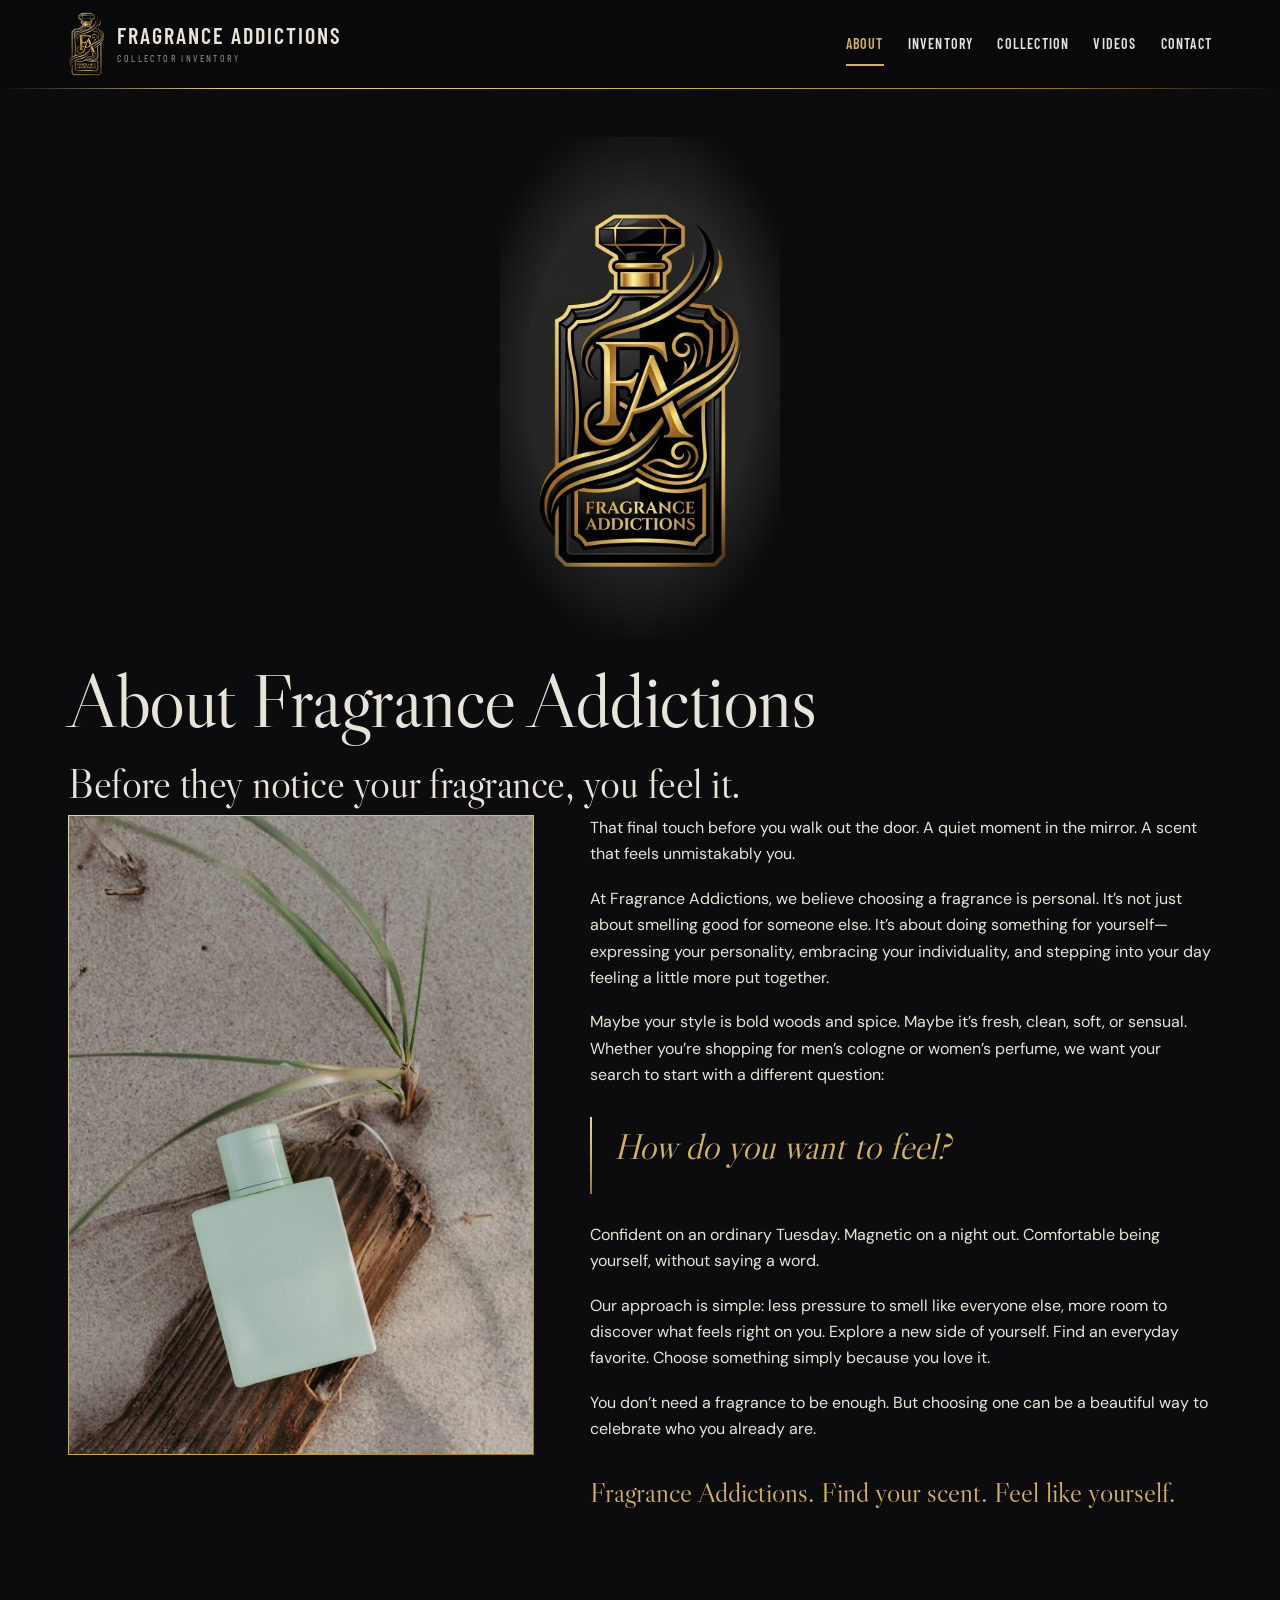
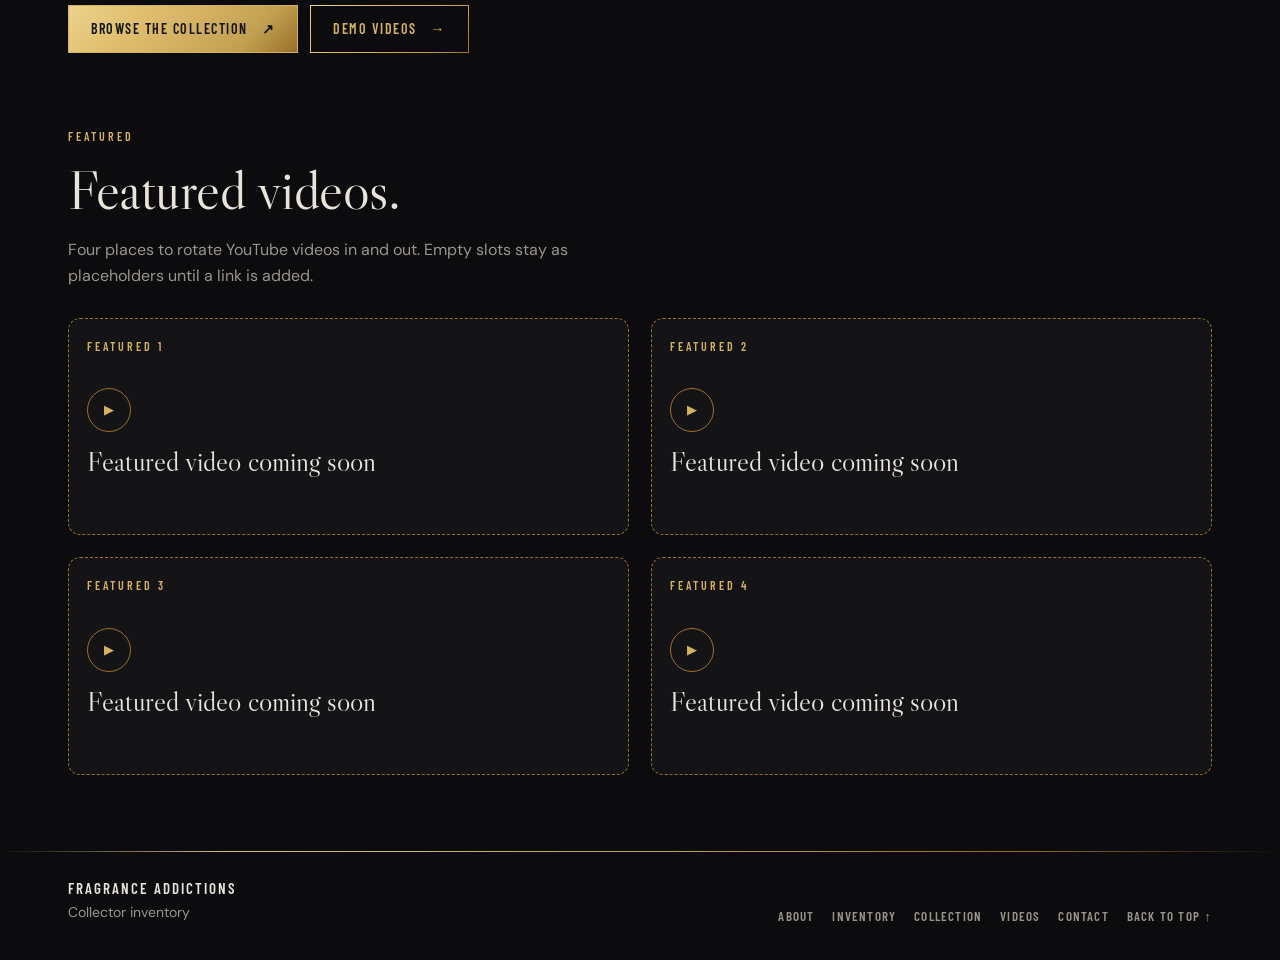
==== commit 71f7bbbc: "Revert "Add optional Appalachian folk background music" This reverts commit bb8e10faf887348754311186" ====
--- a/index.html
+++ b/index.html
@@ -148,7 +148,6 @@
         <a href="contact.html">Contact</a>
         <a href="#top">Back to top ↑</a>
       </div>
-      <p class="music-credit">Music: “Fireflies and Stardust” by <a href="https://incompetech.com">Kevin MacLeod (incompetech.com)</a>, licensed under <a href="https://creativecommons.org/licenses/by/4.0/">CC BY 4.0</a></p>
     </div>
   </footer>
 </body>
--- a/css/site.css
+++ b/css/site.css
@@ -335,7 +335,7 @@
 footer {
   border-top: 0;
   position: relative;
-  padding-block: 28px 88px;
+  padding-block: 28px 36px;
   color: var(--muted);
   font-size: 14px;
 }
@@ -734,7 +734,6 @@
   }
   footer .wrap {
     display: flex;
-    flex-wrap: wrap;
     justify-content: space-between;
     align-items: end;
     gap: 24px;
@@ -782,64 +781,3 @@
   html { scroll-behavior: auto; }
   * { transition: none !important; animation: none !important; }
 }
-
-/* Background music toggle + credit */
-.music-toggle {
-  position: fixed;
-  right: 16px;
-  bottom: 16px;
-  z-index: 40;
-  width: 48px;
-  height: 48px;
-  padding: 0;
-  border-radius: 50%;
-  border: 1px solid transparent;
-  background:
-    linear-gradient(#141417, #141417) padding-box,
-    var(--gold-grad) border-box;
-  color: var(--gold-soft);
-  cursor: pointer;
-  display: flex;
-  align-items: center;
-  justify-content: center;
-  box-shadow: 0 4px 18px rgba(0, 0, 0, 0.45), 0 0 8px rgba(212, 176, 98, 0.28);
-}
-.music-toggle:hover,
-.music-toggle:focus-visible {
-  color: var(--ink-on-gold);
-  background:
-    var(--gold-grad) padding-box,
-    var(--gold-grad) border-box;
-}
-.music-toggle[aria-pressed="true"] {
-  box-shadow: 0 4px 18px rgba(0, 0, 0, 0.45), 0 0 12px rgba(212, 176, 98, 0.45);
-}
-.music-toggle svg {
-  width: 22px;
-  height: 22px;
-  display: block;
-  pointer-events: none;
-}
-.music-credit {
-  margin: 8px 0 0;
-  font: 400 11px/1.45 var(--sans);
-  letter-spacing: 0;
-  text-transform: none;
-  color: var(--muted);
-  max-width: 36em;
-}
-.music-credit a {
-  font: inherit;
-  letter-spacing: inherit;
-  text-transform: none;
-  color: inherit;
-  text-decoration: underline;
-  text-underline-offset: 2px;
-}
-.music-credit a:hover { color: var(--gold); }
-@media (min-width: 760px) {
-  .music-credit,
-  .partner-badge {
-    flex: 1 0 100%;
-  }
-}
